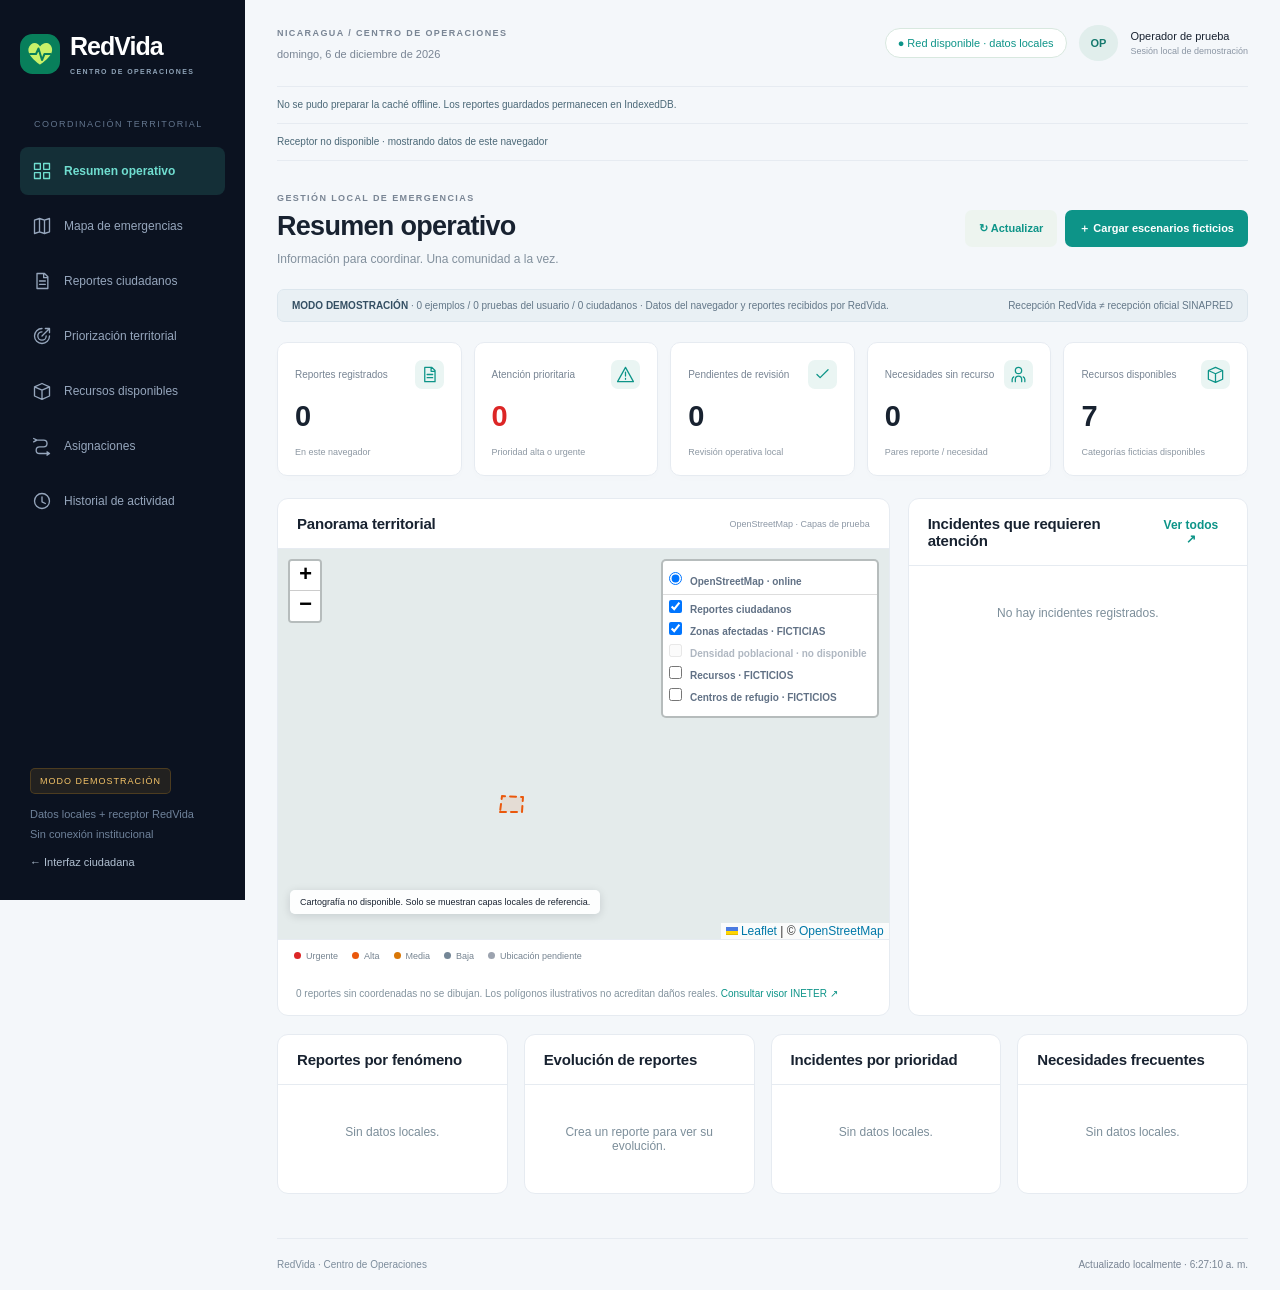
==== sinapred.html @ a1b1156e "primer avance" ====
<!doctype html><html lang="es"><head><meta charset="utf-8"><meta name="viewport" content="width=device-width,initial-scale=1"><meta name="theme-color" content="#0b1220"><title>RedVida | Centro de Operaciones</title><link rel="icon" href="assets/logo.svg"><link rel="stylesheet" href="css/styles.css"><link rel="stylesheet" href="assets/vendor/leaflet.css"><link rel="stylesheet" href="css/sinapred.css"><script defer src="assets/vendor/leaflet.js"></script><script defer src="js/sync-config.js"></script><script defer src="js/storage.js"></script><script defer src="js/sync.js"></script><script defer src="js/map-config.js"></script><script defer src="js/sinapred.js"></script><script defer src="js/pwa.js"></script></head><body class="ops"><aside class="ops-sidebar"><a class="brand" href="sinapred.html"><img src="assets/logo.svg" alt=""><span>RedVida<small>CENTRO DE OPERACIONES</small></span></a><div class="side-label">COORDINACIÓN TERRITORIAL</div><nav id="ops-nav" aria-label="Secciones operativas"></nav><div class="sidebar-end"><span class="demo-label">MODO DEMOSTRACIÓN</span><p>Datos locales + receptor RedVida<br>Sin conexión institucional</p><a href="index.html">← Interfaz ciudadana</a></div></aside><div class="ops-workspace"><header class="ops-header"><div><span class="eyebrow">NICARAGUA / CENTRO DE OPERACIONES</span><p id="today"></p></div><div class="session"><span id="network" class="badge"></span><span class="avatar">OP</span><span>Operador de prueba<small>Sesión local de demostración</small></span></div></header><div class="pwa-status" role="status" data-pwa-status>Preparando apertura sin conexión…</div><div class="pwa-status" data-receiver-status>Consultando receptor RedVida…</div><main id="ops-main" tabindex="-1"><p>Cargando registros locales…</p></main><footer>RedVida · Centro de Operaciones<span id="updated">Esperando almacenamiento local</span></footer></div><dialog id="drawer" class="drawer"><div class="drawer-top"><span class="eyebrow">EXPEDIENTE OPERATIVO LOCAL</span><button class="icon-button" id="close-drawer" aria-label="Cerrar detalle">×</button></div><div id="drawer-content"></div></dialog><dialog id="confirmation"><h2 id="confirm-title"></h2><p id="confirm-copy"></p><p id="confirm-error" class="error" role="alert"></p><div class="form-actions"><button class="secondary" id="cancel-action">Cancelar</button><button class="primary" id="confirm-action">Confirmar</button></div></dialog><div id="toast" role="status"></div></body></html>
---- css/styles.css ----
:root{--green:#087f5b;--dark:#064e3b;--lime:#c8f169;--ink:#172b25;--muted:#72847b;--bg:#f7faf8;--line:#e2ebe5}*{box-sizing:border-box}body{margin:0;background:var(--bg);color:var(--ink);font:15px Inter,'Segoe UI',sans-serif}button,input,select,textarea{font:inherit}button,a,input,select,textarea{outline-offset:4px}button{cursor:pointer}a{color:var(--green);text-decoration:none}.shell{max-width:1600px;margin:auto;display:flex;min-height:100vh}aside{width:250px;padding:40px 27px;background:#fff;border-right:1px solid var(--line);position:fixed;height:100vh;display:flex;flex-direction:column}.brand{display:flex;align-items:center;gap:11px;color:var(--dark);font-size:26px;font-weight:800;letter-spacing:-1px}.brand img{width:47px}.brand small{display:block;font-size:9px;letter-spacing:3px;margin-top:3px}.aside-note{margin:48px 10px 28px;font-size:19px;line-height:1.5;color:#89988f}.aside-note strong{color:var(--dark)}nav{display:grid;gap:10px}nav button{border:0;background:none;padding:16px;border-radius:13px;text-align:left;color:#6d7f74;display:flex;gap:12px;align-items:center}nav button.active{background:#eaf4ed;color:var(--green);font-weight:700}.pending{margin-left:auto;background:var(--lime);color:var(--dark);padding:2px 7px;border-radius:7px;font-size:11px}.aside-bottom{margin-top:auto;font-size:11px;color:var(--green);line-height:1.8}.aside-bottom p{color:var(--muted);margin:20px 0}.live-dot{display:inline-block;width:7px;height:7px;border-radius:50%;background:#29a776;margin-right:6px}.workspace{margin-left:250px;width:calc(100% - 250px);padding:0 44px}header{height:108px;display:flex;justify-content:space-between;align-items:center;border-bottom:1px solid var(--line);gap:10px}.eyebrow{font-size:10px;letter-spacing:2px;font-weight:800;color:var(--green)}header p{font-size:12px;color:var(--muted);margin-bottom:0}.badge{display:inline-flex;align-items:center;gap:6px;border:1px solid #d8e8df;background:#fff;padding:8px 12px;border-radius:30px;font-size:11px;color:var(--green);white-space:nowrap}main{padding:30px 0;min-height:calc(100vh - 165px)}h1{font-size:39px;line-height:1.15;letter-spacing:-1.5px;margin:16px 0}h2{font-size:21px;letter-spacing:-.5px}h3{margin:0 0 9px;font-size:16px}p{line-height:1.7}.hero{background:var(--dark);border-radius:25px;min-height:340px;padding:36px 38px;color:white;display:grid;grid-template-columns:1.2fr 1fr;position:relative;overflow:hidden}.hero .eyebrow{color:var(--lime)}.hero p{font-size:13px;color:#c7e0d4;max-width:340px}.hero h1 em{font-style:normal;color:var(--lime)}.hero .badge{background:#ffffff10;border-color:#ffffff25;color:#dcece4;margin-bottom:8px}.primary,.secondary{display:inline-flex;align-items:center;justify-content:center;gap:12px;border:0;border-radius:11px;padding:14px 21px;font-weight:700;font-size:13px}.primary{background:var(--green);color:#fff}.hero .primary{background:var(--lime);color:var(--dark)}.secondary{background:#edf4ef;color:var(--green)}button:hover{filter:brightness(.96);transform:translateY(-1px)}button:disabled{opacity:.5;cursor:wait}.hero-actions{display:flex;gap:15px;align-items:center;margin-top:23px}.hero-actions .secondary{background:transparent;color:#fff;padding:12px}.art{width:100%;height:290px;align-self:center}.stats{display:grid;grid-template-columns:repeat(3,1fr);gap:15px;margin:22px 0 30px}.stat{background:#fff;border:1px solid var(--line);border-radius:16px;padding:20px;display:flex;gap:15px;align-items:center}.stat strong{display:block;font-size:25px}.stat small{font-size:11px;color:var(--muted)}.icon{width:43px;height:43px;background:#e9f5ee;border-radius:13px;display:grid;place-items:center;font-size:22px;color:var(--green);flex-shrink:0}.section-head{display:flex;align-items:center;justify-content:space-between;gap:15px}.section-head p{color:var(--muted);font-size:12px;margin-top:-6px}.text-button{border:0;background:none;color:var(--green);font-size:12px;font-weight:700}.tips-grid{display:grid;grid-template-columns:repeat(4,1fr);gap:14px}.tip-card{background:white;border:1px solid var(--line);border-radius:16px;padding:21px;text-align:left;color:var(--ink)}.tip-card .icon{margin-bottom:25px}.tip-card small{color:var(--muted);line-height:1.6;display:block}.tip-card b{display:block;margin-bottom:8px}.tip-card:nth-child(2) .icon{background:#fff1de;color:#b57b1e}.tip-card:nth-child(3) .icon{background:#f3ede3;color:#94724e}.tip-card:nth-child(4) .icon{background:#edf0ff;color:#6e75b8}.notice{display:flex;align-items:center;gap:18px;background:#ecf3ed;border:1px solid #dce8dd;padding:18px 22px;border-radius:14px;margin-top:24px;font-size:12px}.notice p{margin:0;color:#6d8172}.notice strong{color:var(--dark)}footer{border-top:1px solid var(--line);padding:20px 0;font-size:11px;color:var(--green);display:flex;justify-content:space-between}footer span{color:var(--muted)}.panel{background:#fff;border:1px solid var(--line);border-radius:20px;padding:27px;margin:20px 0}.intro{color:var(--muted);font-size:14px}.progress{display:flex;gap:8px;margin:25px 0}.progress span{flex:1;height:5px;border-radius:10px;background:#e5ede7}.progress .done{background:var(--green)}.choices{display:grid;grid-template-columns:repeat(2,1fr);gap:12px}.choice{display:flex;align-items:center;gap:15px;background:white;border:1px solid var(--line);border-radius:14px;padding:20px;text-align:left}.choice.selected{border:2px solid var(--green);background:#f0f8ed}.choice small{display:block;color:var(--muted);margin-top:6px}.form-grid{display:grid;grid-template-columns:1fr 1fr;gap:18px}label{display:block;font-size:13px;font-weight:600}input,select,textarea{width:100%;border:1px solid #cbdad0;border-radius:10px;padding:13px;background:#fff;color:var(--ink);margin-top:8px}textarea{min-height:100px;resize:vertical}.full{grid-column:1/-1}.form-actions{display:flex;justify-content:space-between;margin-top:24px;gap:12px}.check{display:flex;gap:9px;align-items:center;margin:10px 0}.check input{width:18px;margin:0}.needs{display:flex;flex-wrap:wrap;gap:5px 22px}.error{color:#b52b2b;font-size:13px;min-height:20px}.report-card{background:#fff;border:1px solid var(--line);border-radius:15px;padding:22px;margin:14px 0;display:flex;align-items:center;gap:18px}.report-card .content{flex:1}.report-card p{font-size:12px;color:var(--muted);margin:7px 0}.tag{display:inline-block;background:#fff3dd;color:#8d651f;font-size:10px;padding:5px 8px;border-radius:6px}.demo{background:#edf0ff;color:#5159a2}.empty{text-align:center;padding:50px 15px}.empty .icon{margin:0 auto 20px;width:70px;height:70px;font-size:35px}.summary{display:grid;grid-template-columns:150px 1fr;font-size:13px;gap:14px}.summary dt{color:var(--muted)}.summary dd{margin:0;overflow-wrap:anywhere}.success{text-align:center}.success-mark{width:80px;height:80px;background:var(--lime);border-radius:50%;display:grid;place-items:center;color:var(--dark);font-size:40px;margin:10px auto 25px}.photo{max-width:100%;max-height:260px;border-radius:12px;margin-top:15px}#map{height:240px;margin-top:18px;border-radius:12px;background:#edf3ef}#toast{position:fixed;bottom:30px;left:50%;transform:translateX(-50%);background:var(--dark);color:white;padding:14px 22px;border-radius:12px;z-index:2000;display:none;font-size:13px;max-width:90vw}dialog{border:1px solid var(--line);border-radius:22px;max-width:650px;width:90%;max-height:85vh;padding:30px}dialog::backdrop{background:#0a302766;backdrop-filter:blur(4px)}details{border:1px solid var(--line);padding:20px;border-radius:13px;margin:12px 0;background:#fff}summary{cursor:pointer;font-weight:700}li{line-height:1.8;color:#52695c}main>*{animation:enter .35s ease both}@keyframes enter{from{opacity:0;transform:translateY(8px)}to{opacity:1;transform:none}}@media(min-width:1500px){aside{left:calc((100vw - 1600px)/2)}}@media(max-width:1100px){aside{width:210px;padding:30px 20px}.workspace{margin-left:210px;width:calc(100% - 210px);padding:0 25px}.hero{padding:28px}.hero h1{font-size:33px}.tips-grid{grid-template-columns:repeat(2,1fr)}}@media(max-width:760px){aside{height:74px;width:100%;bottom:0;left:0;padding:0;z-index:100;border-top:1px solid var(--line);border-right:0}.brand,.aside-note,.aside-bottom{display:none}nav{display:flex;justify-content:space-around;gap:0;height:100%}nav button{flex-direction:column;gap:4px;padding:9px 8px;font-size:20px;justify-content:center;border-radius:0;flex:1}nav button span{font-size:10px}nav .pending{display:none}.workspace{margin:0;width:100%;padding:0 20px 74px}header{height:82px}header p{display:none}.eyebrow{font-size:9px}.hero{grid-template-columns:1fr;padding:28px;min-height:0}.hero h1{font-size:37px}.art{height:180px;margin-top:10px}.hero p{max-width:none}.hero-actions{gap:6px}.stats{gap:8px;margin:15px 0 25px}.stat{padding:14px 9px;display:block}.stat .icon{width:30px;height:30px;font-size:17px;margin-bottom:10px}.stat strong{font-size:22px}.stat small{font-size:10px}.tips-grid{gap:10px}.tip-card{padding:17px}.tip-card .icon{margin-bottom:18px}.notice{align-items:flex-start;padding:16px}.section-head h2{font-size:19px}footer{line-height:1.7;display:block}footer span{display:block;font-size:10px}.form-grid,.choices{grid-template-columns:1fr}.panel{padding:20px}.report-card{gap:12px;padding:16px;flex-wrap:wrap}.summary{grid-template-columns:110px 1fr;font-size:12px}.section-head{flex-wrap:wrap}h1{font-size:30px}.full{grid-column:auto}}@media(prefers-reduced-motion:reduce){*,*::before,*::after{animation:none!important;transition:none!important;scroll-behavior:auto!important}}
.pwa-status{font-size:11px;color:#60766b;line-height:1.6;padding:10px 0;border-bottom:1px solid var(--line)}.pwa-status[data-ready="true"]{color:#087f5b}.report-card .content,.workspace,dd{min-width:0}.report-card p,.success h2,.drawer-content,.drawer h2,.drawer .intro,.ops .activity-row strong{overflow-wrap:anywhere}.ops .pwa-status{font-size:10px;color:#4b6877}.error:empty{min-height:0}dialog .form-actions{flex-wrap:wrap}@media(max-width:760px){#toast{bottom:90px}.stat strong{overflow-wrap:anywhere}}
---- assets/vendor/leaflet.css ----
/* required styles */

.leaflet-pane,
.leaflet-tile,
.leaflet-marker-icon,
.leaflet-marker-shadow,
.leaflet-tile-container,
.leaflet-pane > svg,
.leaflet-pane > canvas,
.leaflet-zoom-box,
.leaflet-image-layer,
.leaflet-layer {
	position: absolute;
	left: 0;
	top: 0;
	}
.leaflet-container {
	overflow: hidden;
	}
.leaflet-tile,
.leaflet-marker-icon,
.leaflet-marker-shadow {
	-webkit-user-select: none;
	   -moz-user-select: none;
	        user-select: none;
	  -webkit-user-drag: none;
	}
/* Prevents IE11 from highlighting tiles in blue */
.leaflet-tile::selection {
	background: transparent;
}
/* Safari renders non-retina tile on retina better with this, but Chrome is worse */
.leaflet-safari .leaflet-tile {
	image-rendering: -webkit-optimize-contrast;
	}
/* hack that prevents hw layers "stretching" when loading new tiles */
.leaflet-safari .leaflet-tile-container {
	width: 1600px;
	height: 1600px;
	-webkit-transform-origin: 0 0;
	}
.leaflet-marker-icon,
.leaflet-marker-shadow {
	display: block;
	}
/* .leaflet-container svg: reset svg max-width decleration shipped in Joomla! (joomla.org) 3.x */
/* .leaflet-container img: map is broken in FF if you have max-width: 100% on tiles */
.leaflet-container .leaflet-overlay-pane svg {
	max-width: none !important;
	max-height: none !important;
	}
.leaflet-container .leaflet-marker-pane img,
.leaflet-container .leaflet-shadow-pane img,
.leaflet-container .leaflet-tile-pane img,
.leaflet-container img.leaflet-image-layer,
.leaflet-container .leaflet-tile {
	max-width: none !important;
	max-height: none !important;
	width: auto;
	padding: 0;
	}

.leaflet-container img.leaflet-tile {
	/* See: https://bugs.chromium.org/p/chromium/issues/detail?id=600120 */
	mix-blend-mode: plus-lighter;
}

.leaflet-container.leaflet-touch-zoom {
	-ms-touch-action: pan-x pan-y;
	touch-action: pan-x pan-y;
	}
.leaflet-container.leaflet-touch-drag {
	-ms-touch-action: pinch-zoom;
	/* Fallback for FF which doesn't support pinch-zoom */
	touch-action: none;
	touch-action: pinch-zoom;
}
.leaflet-container.leaflet-touch-drag.leaflet-touch-zoom {
	-ms-touch-action: none;
	touch-action: none;
}
.leaflet-container {
	-webkit-tap-highlight-color: transparent;
}
.leaflet-container a {
	-webkit-tap-highlight-color: rgba(51, 181, 229, 0.4);
}
.leaflet-tile {
	filter: inherit;
	visibility: hidden;
	}
.leaflet-tile-loaded {
	visibility: inherit;
	}
.leaflet-zoom-box {
	width: 0;
	height: 0;
	-moz-box-sizing: border-box;
	     box-sizing: border-box;
	z-index: 800;
	}
/* workaround for https://bugzilla.mozilla.org/show_bug.cgi?id=888319 */
.leaflet-overlay-pane svg {
	-moz-user-select: none;
	}

.leaflet-pane         { z-index: 400; }

.leaflet-tile-pane    { z-index: 200; }
.leaflet-overlay-pane { z-index: 400; }
.leaflet-shadow-pane  { z-index: 500; }
.leaflet-marker-pane  { z-index: 600; }
.leaflet-tooltip-pane   { z-index: 650; }
.leaflet-popup-pane   { z-index: 700; }

.leaflet-map-pane canvas { z-index: 100; }
.leaflet-map-pane svg    { z-index: 200; }

.leaflet-vml-shape {
	width: 1px;
	height: 1px;
	}
.lvml {
	behavior: url(#default#VML);
	display: inline-block;
	position: absolute;
	}


/* control positioning */

.leaflet-control {
	position: relative;
	z-index: 800;
	pointer-events: visiblePainted; /* IE 9-10 doesn't have auto */
	pointer-events: auto;
	}
.leaflet-top,
.leaflet-bottom {
	position: absolute;
	z-index: 1000;
	pointer-events: none;
	}
.leaflet-top {
	top: 0;
	}
.leaflet-right {
	right: 0;
	}
.leaflet-bottom {
	bottom: 0;
	}
.leaflet-left {
	left: 0;
	}
.leaflet-control {
	float: left;
	clear: both;
	}
.leaflet-right .leaflet-control {
	float: right;
	}
.leaflet-top .leaflet-control {
	margin-top: 10px;
	}
.leaflet-bottom .leaflet-control {
	margin-bottom: 10px;
	}
.leaflet-left .leaflet-control {
	margin-left: 10px;
	}
.leaflet-right .leaflet-control {
	margin-right: 10px;
	}


/* zoom and fade animations */

.leaflet-fade-anim .leaflet-popup {
	opacity: 0;
	-webkit-transition: opacity 0.2s linear;
	   -moz-transition: opacity 0.2s linear;
	        transition: opacity 0.2s linear;
	}
.leaflet-fade-anim .leaflet-map-pane .leaflet-popup {
	opacity: 1;
	}
.leaflet-zoom-animated {
	-webkit-transform-origin: 0 0;
	    -ms-transform-origin: 0 0;
	        transform-origin: 0 0;
	}
svg.leaflet-zoom-animated {
	will-change: transform;
}

.leaflet-zoom-anim .leaflet-zoom-animated {
	-webkit-transition: -webkit-transform 0.25s cubic-bezier(0,0,0.25,1);
	   -moz-transition:    -moz-transform 0.25s cubic-bezier(0,0,0.25,1);
	        transition:         transform 0.25s cubic-bezier(0,0,0.25,1);
	}
.leaflet-zoom-anim .leaflet-tile,
.leaflet-pan-anim .leaflet-tile {
	-webkit-transition: none;
	   -moz-transition: none;
	        transition: none;
	}

.leaflet-zoom-anim .leaflet-zoom-hide {
	visibility: hidden;
	}


/* cursors */

.leaflet-interactive {
	cursor: pointer;
	}
.leaflet-grab {
	cursor: -webkit-grab;
	cursor:    -moz-grab;
	cursor:         grab;
	}
.leaflet-crosshair,
.leaflet-crosshair .leaflet-interactive {
	cursor: crosshair;
	}
.leaflet-popup-pane,
.leaflet-control {
	cursor: auto;
	}
.leaflet-dragging .leaflet-grab,
.leaflet-dragging .leaflet-grab .leaflet-interactive,
.leaflet-dragging .leaflet-marker-draggable {
	cursor: move;
	cursor: -webkit-grabbing;
	cursor:    -moz-grabbing;
	cursor:         grabbing;
	}

/* marker & overlays interactivity */
.leaflet-marker-icon,
.leaflet-marker-shadow,
.leaflet-image-layer,
.leaflet-pane > svg path,
.leaflet-tile-container {
	pointer-events: none;
	}

.leaflet-marker-icon.leaflet-interactive,
.leaflet-image-layer.leaflet-interactive,
.leaflet-pane > svg path.leaflet-interactive,
svg.leaflet-image-layer.leaflet-interactive path {
	pointer-events: visiblePainted; /* IE 9-10 doesn't have auto */
	pointer-events: auto;
	}

/* visual tweaks */

.leaflet-container {
	background: #ddd;
	outline-offset: 1px;
	}
.leaflet-container a {
	color: #0078A8;
	}
.leaflet-zoom-box {
	border: 2px dotted #38f;
	background: rgba(255,255,255,0.5);
	}


/* general typography */
.leaflet-container {
	font-family: "Helvetica Neue", Arial, Helvetica, sans-serif;
	font-size: 12px;
	font-size: 0.75rem;
	line-height: 1.5;
	}


/* general toolbar styles */

.leaflet-bar {
	box-shadow: 0 1px 5px rgba(0,0,0,0.65);
	border-radius: 4px;
	}
.leaflet-bar a {
	background-color: #fff;
	border-bottom: 1px solid #ccc;
	width: 26px;
	height: 26px;
	line-height: 26px;
	display: block;
	text-align: center;
	text-decoration: none;
	color: black;
	}
.leaflet-bar a,
.leaflet-control-layers-toggle {
	background-position: 50% 50%;
	background-repeat: no-repeat;
	display: block;
	}
.leaflet-bar a:hover,
.leaflet-bar a:focus {
	background-color: #f4f4f4;
	}
.leaflet-bar a:first-child {
	border-top-left-radius: 4px;
	border-top-right-radius: 4px;
	}
.leaflet-bar a:last-child {
	border-bottom-left-radius: 4px;
	border-bottom-right-radius: 4px;
	border-bottom: none;
	}
.leaflet-bar a.leaflet-disabled {
	cursor: default;
	background-color: #f4f4f4;
	color: #bbb;
	}

.leaflet-touch .leaflet-bar a {
	width: 30px;
	height: 30px;
	line-height: 30px;
	}
.leaflet-touch .leaflet-bar a:first-child {
	border-top-left-radius: 2px;
	border-top-right-radius: 2px;
	}
.leaflet-touch .leaflet-bar a:last-child {
	border-bottom-left-radius: 2px;
	border-bottom-right-radius: 2px;
	}

/* zoom control */

.leaflet-control-zoom-in,
.leaflet-control-zoom-out {
	font: bold 18px 'Lucida Console', Monaco, monospace;
	text-indent: 1px;
	}

.leaflet-touch .leaflet-control-zoom-in, .leaflet-touch .leaflet-control-zoom-out  {
	font-size: 22px;
	}


/* layers control */

.leaflet-control-layers {
	box-shadow: 0 1px 5px rgba(0,0,0,0.4);
	background: #fff;
	border-radius: 5px;
	}
.leaflet-control-layers-toggle {
	background-image: url(images/layers.png);
	width: 36px;
	height: 36px;
	}
.leaflet-retina .leaflet-control-layers-toggle {
	background-image: url(images/layers-2x.png);
	background-size: 26px 26px;
	}
.leaflet-touch .leaflet-control-layers-toggle {
	width: 44px;
	height: 44px;
	}
.leaflet-control-layers .leaflet-control-layers-list,
.leaflet-control-layers-expanded .leaflet-control-layers-toggle {
	display: none;
	}
.leaflet-control-layers-expanded .leaflet-control-layers-list {
	display: block;
	position: relative;
	}
.leaflet-control-layers-expanded {
	padding: 6px 10px 6px 6px;
	color: #333;
	background: #fff;
	}
.leaflet-control-layers-scrollbar {
	overflow-y: scroll;
	overflow-x: hidden;
	padding-right: 5px;
	}
.leaflet-control-layers-selector {
	margin-top: 2px;
	position: relative;
	top: 1px;
	}
.leaflet-control-layers label {
	display: block;
	font-size: 13px;
	font-size: 1.08333em;
	}
.leaflet-control-layers-separator {
	height: 0;
	border-top: 1px solid #ddd;
	margin: 5px -10px 5px -6px;
	}

/* Default icon URLs */
.leaflet-default-icon-path { /* used only in path-guessing heuristic, see L.Icon.Default */
	background-image: url(images/marker-icon.png);
	}


/* attribution and scale controls */

.leaflet-container .leaflet-control-attribution {
	background: #fff;
	background: rgba(255, 255, 255, 0.8);
	margin: 0;
	}
.leaflet-control-attribution,
.leaflet-control-scale-line {
	padding: 0 5px;
	color: #333;
	line-height: 1.4;
	}
.leaflet-control-attribution a {
	text-decoration: none;
	}
.leaflet-control-attribution a:hover,
.leaflet-control-attribution a:focus {
	text-decoration: underline;
	}
.leaflet-attribution-flag {
	display: inline !important;
	vertical-align: baseline !important;
	width: 1em;
	height: 0.6669em;
	}
.leaflet-left .leaflet-control-scale {
	margin-left: 5px;
	}
.leaflet-bottom .leaflet-control-scale {
	margin-bottom: 5px;
	}
.leaflet-control-scale-line {
	border: 2px solid #777;
	border-top: none;
	line-height: 1.1;
	padding: 2px 5px 1px;
	white-space: nowrap;
	-moz-box-sizing: border-box;
	     box-sizing: border-box;
	background: rgba(255, 255, 255, 0.8);
	text-shadow: 1px 1px #fff;
	}
.leaflet-control-scale-line:not(:first-child) {
	border-top: 2px solid #777;
	border-bottom: none;
	margin-top: -2px;
	}
.leaflet-control-scale-line:not(:first-child):not(:last-child) {
	border-bottom: 2px solid #777;
	}

.leaflet-touch .leaflet-control-attribution,
.leaflet-touch .leaflet-control-layers,
.leaflet-touch .leaflet-bar {
	box-shadow: none;
	}
.leaflet-touch .leaflet-control-layers,
.leaflet-touch .leaflet-bar {
	border: 2px solid rgba(0,0,0,0.2);
	background-clip: padding-box;
	}


/* popup */

.leaflet-popup {
	position: absolute;
	text-align: center;
	margin-bottom: 20px;
	}
.leaflet-popup-content-wrapper {
	padding: 1px;
	text-align: left;
	border-radius: 12px;
	}
.leaflet-popup-content {
	margin: 13px 24px 13px 20px;
	line-height: 1.3;
	font-size: 13px;
	font-size: 1.08333em;
	min-height: 1px;
	}
.leaflet-popup-content p {
	margin: 17px 0;
	margin: 1.3em 0;
	}
.leaflet-popup-tip-container {
	width: 40px;
	height: 20px;
	position: absolute;
	left: 50%;
	margin-top: -1px;
	margin-left: -20px;
	overflow: hidden;
	pointer-events: none;
	}
.leaflet-popup-tip {
	width: 17px;
	height: 17px;
	padding: 1px;

	margin: -10px auto 0;
	pointer-events: auto;

	-webkit-transform: rotate(45deg);
	   -moz-transform: rotate(45deg);
	    -ms-transform: rotate(45deg);
	        transform: rotate(45deg);
	}
.leaflet-popup-content-wrapper,
.leaflet-popup-tip {
	background: white;
	color: #333;
	box-shadow: 0 3px 14px rgba(0,0,0,0.4);
	}
.leaflet-container a.leaflet-popup-close-button {
	position: absolute;
	top: 0;
	right: 0;
	border: none;
	text-align: center;
	width: 24px;
	height: 24px;
	font: 16px/24px Tahoma, Verdana, sans-serif;
	color: #757575;
	text-decoration: none;
	background: transparent;
	}
.leaflet-container a.leaflet-popup-close-button:hover,
.leaflet-container a.leaflet-popup-close-button:focus {
	color: #585858;
	}
.leaflet-popup-scrolled {
	overflow: auto;
	}

.leaflet-oldie .leaflet-popup-content-wrapper {
	-ms-zoom: 1;
	}
.leaflet-oldie .leaflet-popup-tip {
	width: 24px;
	margin: 0 auto;

	-ms-filter: "progid:DXImageTransform.Microsoft.Matrix(M11=0.70710678, M12=0.70710678, M21=-0.70710678, M22=0.70710678)";
	filter: progid:DXImageTransform.Microsoft.Matrix(M11=0.70710678, M12=0.70710678, M21=-0.70710678, M22=0.70710678);
	}

.leaflet-oldie .leaflet-control-zoom,
.leaflet-oldie .leaflet-control-layers,
.leaflet-oldie .leaflet-popup-content-wrapper,
.leaflet-oldie .leaflet-popup-tip {
	border: 1px solid #999;
	}


/* div icon */

.leaflet-div-icon {
	background: #fff;
	border: 1px solid #666;
	}


/* Tooltip */
/* Base styles for the element that has a tooltip */
.leaflet-tooltip {
	position: absolute;
	padding: 6px;
	background-color: #fff;
	border: 1px solid #fff;
	border-radius: 3px;
	color: #222;
	white-space: nowrap;
	-webkit-user-select: none;
	-moz-user-select: none;
	-ms-user-select: none;
	user-select: none;
	pointer-events: none;
	box-shadow: 0 1px 3px rgba(0,0,0,0.4);
	}
.leaflet-tooltip.leaflet-interactive {
	cursor: pointer;
	pointer-events: auto;
	}
.leaflet-tooltip-top:before,
.leaflet-tooltip-bottom:before,
.leaflet-tooltip-left:before,
.leaflet-tooltip-right:before {
	position: absolute;
	pointer-events: none;
	border: 6px solid transparent;
	background: transparent;
	content: "";
	}

/* Directions */

.leaflet-tooltip-bottom {
	margin-top: 6px;
}
.leaflet-tooltip-top {
	margin-top: -6px;
}
.leaflet-tooltip-bottom:before,
.leaflet-tooltip-top:before {
	left: 50%;
	margin-left: -6px;
	}
.leaflet-tooltip-top:before {
	bottom: 0;
	margin-bottom: -12px;
	border-top-color: #fff;
	}
.leaflet-tooltip-bottom:before {
	top: 0;
	margin-top: -12px;
	margin-left: -6px;
	border-bottom-color: #fff;
	}
.leaflet-tooltip-left {
	margin-left: -6px;
}
.leaflet-tooltip-right {
	margin-left: 6px;
}
.leaflet-tooltip-left:before,
.leaflet-tooltip-right:before {
	top: 50%;
	margin-top: -6px;
	}
.leaflet-tooltip-left:before {
	right: 0;
	margin-right: -12px;
	border-left-color: #fff;
	}
.leaflet-tooltip-right:before {
	left: 0;
	margin-left: -12px;
	border-right-color: #fff;
	}

/* Printing */

@media print {
	/* Prevent printers from removing background-images of controls. */
	.leaflet-control {
		-webkit-print-color-adjust: exact;
		print-color-adjust: exact;
		}
	}
---- css/sinapred.css ----
.ops{background:#f4f7fa;color:#182230;--green:#0d9488;--dark:#0b1220;--line:#e6ebf1;--muted:#798594}.ops-sidebar{background:#0b1220;border:0;width:245px;padding:32px 20px;color:#98a7bc;left:0}.ops-sidebar .brand{color:white;font-size:25px;gap:10px}.ops-sidebar .brand img{width:40px}.ops-sidebar .brand small{font-size:7px;letter-spacing:1.4px;color:#8fa3b7;margin-top:7px}.side-label{font-size:9px;letter-spacing:1.5px;color:#63758d;margin:44px 14px 18px}.ops nav{gap:7px}.ops nav button{color:#96a6bc;padding:14px 12px;font-size:12px;border-radius:8px}.ops nav button.active{background:#142f37;color:#70ded0}.nav-icon{width:20px;height:20px;display:inline-flex}.nav-icon svg{width:100%;height:100%}.sidebar-end{margin-top:auto;padding:18px 10px 0;font-size:11px}.sidebar-end p{color:#6f829a;line-height:1.8}.sidebar-end a{color:#b2c1d2}.demo-label{font-size:9px;letter-spacing:1px;background:#c68d2020;color:#f5c468;padding:7px 9px;border:1px solid #c68d2040;border-radius:5px;display:inline-block}.ops-workspace{margin-left:245px;padding:0 32px}.ops-header{height:87px}.ops-header p{color:#798594;margin:6px 0 0;font-size:11px}.ops .eyebrow{color:#798594;font-size:9px;letter-spacing:1.4px}.session{display:flex;gap:12px;align-items:center;font-size:11px}.session small{display:block;color:#8b96a4;font-size:9px;margin-top:4px}.avatar{background:#e1eeec;color:#16796e;border-radius:50%;padding:12px;font-weight:700}.ops #ops-main{min-height:calc(100vh - 147px);padding:26px 0}.page-heading{display:flex;justify-content:space-between;align-items:center;gap:15px;margin-bottom:20px}.ops h1{font-size:27px;letter-spacing:-.7px;margin:7px 0}.page-heading p{font-size:12px;color:#82909d;margin:0}.ops h2{font-size:15px;letter-spacing:-.2px}.ops h3{font-size:13px}.ops .primary,.ops .secondary{font-size:11px;padding:11px 14px;border-radius:7px}.ops .primary{background:#0d9488}.toolbar{display:flex;gap:8px;flex-wrap:wrap}.local-banner{padding:10px 14px;background:#e9f0f4;color:#637788;border:1px solid #dce6ed;border-radius:7px;font-size:10px;margin-bottom:20px;display:flex;justify-content:space-between;gap:10px;align-items:center}.local-banner b{color:#344f63}.kpis{display:grid;grid-template-columns:repeat(5,1fr);gap:12px;margin-bottom:22px}.kpi{background:#fff;border:1px solid var(--line);padding:17px;border-radius:10px;position:relative;box-shadow:0 3px 10px #18223003}.kpi-label{color:#778493;font-size:10px;display:flex;justify-content:space-between;align-items:center}.kpi strong{display:block;font-size:29px;letter-spacing:-1px;margin:11px 0 8px}.kpi small{font-size:9px;color:#8d98a3}.kpi .nav-icon{color:#0d9488;background:#eaf5f3;padding:5px;width:29px;height:29px;border-radius:7px}.kpi.urgent strong{color:#dc2626}.ops-grid{display:grid;grid-template-columns:1.8fr 1fr;gap:18px}.ops-panel{background:white;border:1px solid var(--line);border-radius:11px;overflow:hidden;margin-bottom:18px}.panel-title{padding:16px 19px;border-bottom:1px solid var(--line);display:flex;justify-content:space-between;align-items:center;gap:10px}.panel-title h2{margin:0}.panel-title small{color:#8b96a4;font-size:9px}.panel-body{padding:18px}.ops-map{height:390px;background:#e4ebeb!important;z-index:1}.map-wrap{position:relative}.map-status{position:absolute;bottom:25px;left:12px;z-index:500;background:#ffffffed;max-width:70%;padding:7px 10px;border-radius:5px;font-size:9px;box-shadow:0 2px 10px #0b122022}.legend{display:flex;gap:14px;flex-wrap:wrap;padding:11px 16px;font-size:9px;color:#758390;border-top:1px solid var(--line)}.dot{width:7px;height:7px;border-radius:50%;display:inline-block;margin-right:5px}.urgent-list{padding:0 18px}.urgent-row{display:block;width:100%;text-align:left;border:0;background:none;border-bottom:1px solid var(--line);padding:16px 0;color:#182230}.urgent-row:last-child{border:0}.urgent-row .row-top{display:flex;justify-content:space-between;gap:8px;margin-bottom:8px}.urgent-row p{font-size:10px;color:#82909d;margin:5px 0}.priority{display:inline-block;padding:4px 7px;border-radius:4px;font-size:9px;font-weight:700;white-space:nowrap}.p-urgent{color:#c32727;background:#fdefef}.p-high{color:#bf5c18;background:#fff1e8}.p-medium{color:#a27816;background:#fff8df}.p-low{color:#4b6b88;background:#eef3f8}.chips{display:flex;gap:5px;flex-wrap:wrap}.chip{background:#f1f5f8;color:#708090;padding:4px 7px;border-radius:4px;font-size:9px}.chip.demo{color:#6b65a3;background:#f1effa}.chart-grid{display:grid;grid-template-columns:repeat(4,1fr);gap:16px}.chart-grid .panel-body{min-height:175px}.bar-row{font-size:9px;margin:0 0 15px}.bar-row>div:first-child{display:flex;justify-content:space-between;margin-bottom:6px;color:#687888;gap:10px}.bar-track{height:7px;background:#edf2f5;border-radius:6px;overflow:hidden}.bar-track span{display:block;height:100%;background:#0d9488;border-radius:6px}.spark{width:100%;height:112px}.chart-axis{display:flex;justify-content:space-between;color:#8d98a3;font-size:9px}.filters{display:grid;grid-template-columns:2fr repeat(4,1fr);gap:10px;padding:17px}.ops label{font-size:10px;color:#617185}.ops input,.ops select,.ops textarea{font-size:11px;padding:10px;border-radius:6px;margin-top:6px;color:#33475b;border-color:#dde5ec}.ops select{background:#fff}.filters input,.filters select{min-width:0}.filter-summary{padding:0 18px 15px;font-size:10px;color:#788b98;display:flex;gap:7px;flex-wrap:wrap}.table-scroll{overflow:auto}table{border-collapse:collapse;width:100%;font-size:10px;white-space:nowrap}th{text-align:left;background:#f8fafc;color:#8793a0;font-weight:600;padding:13px 15px;border-block:1px solid var(--line)}td{padding:15px;border-bottom:1px solid #eef2f5;color:#526475}td strong{display:block;color:#34495b;font-size:10px}td small{display:block;font-size:9px;color:#93a0aa;margin-top:5px}.table-button{border:0;background:#edf5f4;color:#0d9488;padding:6px 9px;border-radius:5px;font-size:10px}.pagination{display:flex;justify-content:space-between;padding:15px 18px;align-items:center;font-size:10px;color:#83929e}.ops .empty{font-size:12px;padding:40px 20px;color:#7c8e9a}.drawer{left:auto;right:0;margin:0;width:500px;max-width:100vw;height:100dvh;max-height:100dvh;border-radius:0;padding:25px;box-shadow:-15px 0 60px #0b12201f}.drawer-top{display:flex;justify-content:space-between;align-items:center}.icon-button{border:0;background:#edf2f5;border-radius:6px;width:30px;height:30px;font-size:22px;color:#566879}.drawer h2{font-size:23px;margin-bottom:9px}.drawer .summary{font-size:11px;grid-template-columns:130px 1fr;gap:13px;line-height:1.6;margin:22px 0}.drawer .notice{font-size:10px;padding:12px;background:#eff5f8;border-color:#dfe9ef}.drawer .form-grid{gap:12px}.drawer form{border-top:1px solid var(--line);padding-top:18px;margin-top:20px}.drawer .check{font-size:11px}.drawer .check input{width:15px}.score{background:#f0f6f6;border:1px solid #dcecea;padding:15px;border-radius:8px;font-size:11px;color:#58717a;margin:15px 0}.score strong{font-size:25px;color:#0d9488}.score p{margin:6px 0;font-size:10px}.resource-grid{display:grid;grid-template-columns:repeat(3,1fr);gap:16px}.resource-card{padding:22px}.resource-card .nav-icon{color:#0d9488;width:30px;height:30px;margin-bottom:15px}.resource-card strong{font-size:30px}.resource-card p{font-size:11px;color:#81909d}.resource-card select{margin-bottom:10px}.activity-row{display:grid;grid-template-columns:150px 1fr;gap:18px;padding:18px;border-bottom:1px solid var(--line);font-size:11px}.activity-row time{color:#8b98a4;font-size:10px}.activity-row p{margin:5px 0;color:#738696;font-size:10px;overflow-wrap:anywhere}.ops footer{font-size:10px;color:#7d8d9c}.leaflet-popup-content{font-family:'Segoe UI',sans-serif;font-size:11px;line-height:1.7;max-width:270px}.leaflet-popup-content p{margin:8px 0}.leaflet-control-layers{font-size:10px!important}.resource-marker{background:#0d9488;border:3px solid white;color:white;border-radius:8px;font-size:13px;text-align:center;line-height:23px;box-shadow:0 2px 9px #0004}.shelter-marker{background:#5268a5}.ops #confirmation{max-width:480px;font-size:12px}.ops #confirmation p{color:#718491}.ops #confirmation .error{color:#b52b2b}.score-table td{white-space:normal;min-width:140px}.weights{display:flex;gap:10px;flex-wrap:wrap;padding:18px;font-size:11px}.weights span{background:#eef5f5;color:#47746f;padding:8px 12px;border-radius:5px}.panel-note{padding:13px 18px;color:#83939e;font-size:10px;line-height:1.7}.ops .error{font-size:11px}.map-large .ops-map{height:570px}@media(min-width:1700px){.ops-workspace{max-width:1500px;margin-right:auto}}@media(max-width:1200px){.ops-sidebar{width:210px;padding:27px 14px}.ops-workspace{margin-left:210px;padding:0 22px}.kpis{gap:8px}.kpi{padding:12px}.kpi-label{font-size:9px}.chart-grid{grid-template-columns:repeat(2,1fr)}.filters{grid-template-columns:repeat(3,1fr)}.resource-grid{grid-template-columns:repeat(2,1fr)}}@media(max-width:850px){.ops-sidebar{width:75px;padding:24px 10px;height:100vh;top:0;bottom:auto}.ops-sidebar .brand{display:flex}.ops-sidebar .brand span,.side-label,.ops nav button span:not(.nav-icon),.sidebar-end{display:none}.ops nav{display:grid;height:auto;margin-top:35px;gap:12px}.ops nav button{padding:12px;display:flex;align-items:center;justify-content:center}.ops .nav-icon{display:inline-flex!important;font-size:inherit}.ops-workspace{margin-left:75px;padding:0 18px}.ops-grid{grid-template-columns:1fr}.kpis{grid-template-columns:repeat(3,1fr)}.session>span:last-child{display:none}.ops-header{height:75px}.ops #ops-main{padding-top:20px}.page-heading{align-items:flex-start}.ops h1{font-size:24px}.ops footer{display:block}.ops-sidebar .brand img{width:42px}.ops .brand{justify-content:center}.ops-map{height:340px}}@media(max-width:560px){.ops-sidebar{width:58px;padding:22px 5px}.ops-sidebar .brand img{width:34px}.ops nav button{padding:11px 5px}.ops-workspace{margin-left:58px;padding:0 12px}.ops-header .eyebrow{font-size:7px}.session{gap:5px}.avatar{display:none}.ops .badge{font-size:8px;padding:6px}.kpis{grid-template-columns:repeat(2,1fr)}.kpi:last-child{grid-column:1/-1}.chart-grid,.resource-grid{grid-template-columns:1fr}.page-heading{flex-direction:column}.ops h1{font-size:22px}.local-banner{display:block;line-height:1.7}.filters{grid-template-columns:1fr 1fr;padding:12px}.filters label:first-child{grid-column:1/-1}.drawer{padding:20px}.activity-row{grid-template-columns:1fr;gap:4px}.ops footer span{font-size:9px}.panel-title{padding:14px}.map-large .ops-map{height:450px}.ops .summary{grid-template-columns:100px 1fr}.ops .form-grid{grid-template-columns:1fr}.ops .full{grid-column:auto}.ops .ops-sidebar .brand{display:flex}}
.ops .leaflet-control-layers input{width:auto;margin:0 5px 0 0;padding:0}.ops .leaflet-control-layers label{display:flex;align-items:center;margin:5px 0;font-size:10px}.ops .leaflet-control-layers-selector{top:0}.leaflet-interactive:focus{outline:3px solid #0d9488;outline-offset:3px}

.ops tr[data-open]{cursor:pointer}.ops tr[data-open]:hover{background:#f2f8f7}.ops tr[data-open]:focus{outline:2px solid #0d9488;outline-offset:-2px}
@media(min-width:851px) and (max-width:1100px){.ops-grid{grid-template-columns:1fr}.kpis{grid-template-columns:repeat(3,1fr)}.page-heading{align-items:flex-start;flex-wrap:wrap}}

.mobile-table-hint{display:none}.ops-grid>*{min-width:0}dialog p,dialog h2{overflow-wrap:anywhere}@media(max-width:1100px){.mobile-table-hint{display:block;font-size:10px;color:#607384;padding:0 16px;line-height:1.6}}
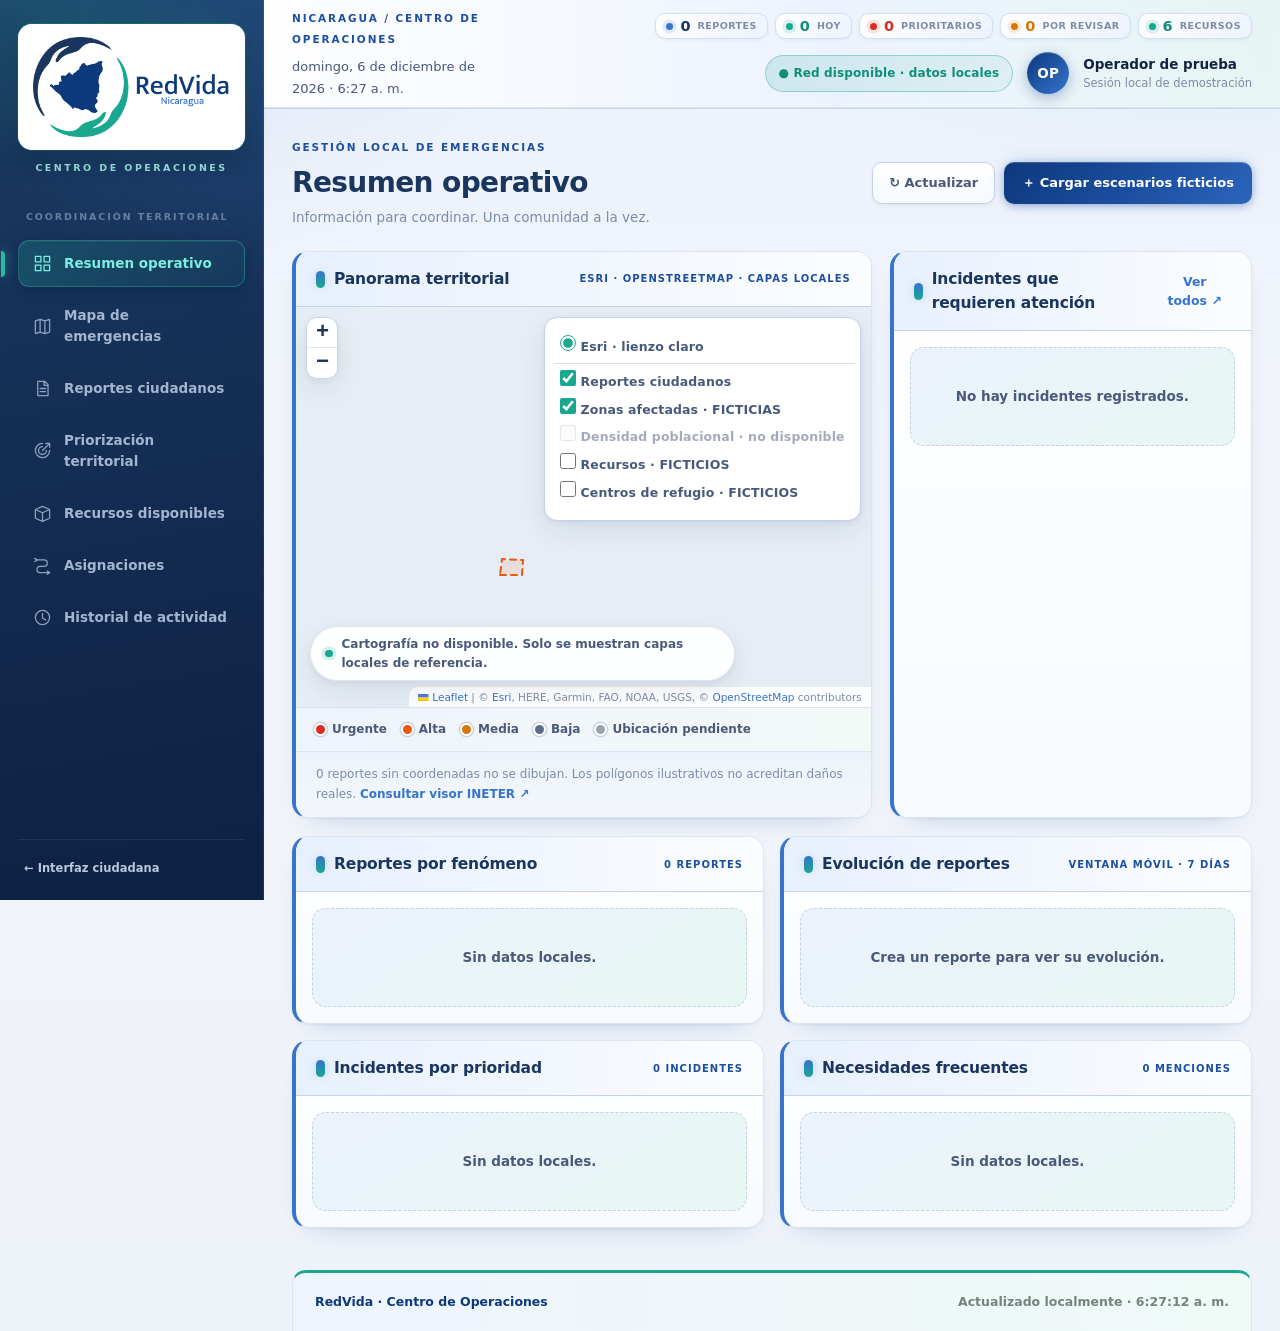
==== commit 3f8be7d3: "administrador remasterizado" ====
--- a/sinapred.html
+++ b/sinapred.html
@@ -1 +1 @@
-<!doctype html><html lang="es"><head><meta charset="utf-8"><meta name="viewport" content="width=device-width,initial-scale=1"><meta name="theme-color" content="#0b1220"><title>RedVida | Centro de Operaciones</title><link rel="icon" href="assets/logo.svg"><link rel="stylesheet" href="css/styles.css"><link rel="stylesheet" href="assets/vendor/leaflet.css"><link rel="stylesheet" href="css/sinapred.css"><script defer src="assets/vendor/leaflet.js"></script><script defer src="js/sync-config.js"></script><script defer src="js/storage.js"></script><script defer src="js/sync.js"></script><script defer src="js/map-config.js"></script><script defer src="js/sinapred.js"></script><script defer src="js/pwa.js"></script></head><body class="ops"><aside class="ops-sidebar"><a class="brand" href="sinapred.html"><img src="assets/logo.svg" alt=""><span>RedVida<small>CENTRO DE OPERACIONES</small></span></a><div class="side-label">COORDINACIÓN TERRITORIAL</div><nav id="ops-nav" aria-label="Secciones operativas"></nav><div class="sidebar-end"><span class="demo-label">MODO DEMOSTRACIÓN</span><p>Datos locales + receptor RedVida<br>Sin conexión institucional</p><a href="index.html">← Interfaz ciudadana</a></div></aside><div class="ops-workspace"><header class="ops-header"><div><span class="eyebrow">NICARAGUA / CENTRO DE OPERACIONES</span><p id="today"></p></div><div class="session"><span id="network" class="badge"></span><span class="avatar">OP</span><span>Operador de prueba<small>Sesión local de demostración</small></span></div></header><div class="pwa-status" role="status" data-pwa-status>Preparando apertura sin conexión…</div><div class="pwa-status" data-receiver-status>Consultando receptor RedVida…</div><main id="ops-main" tabindex="-1"><p>Cargando registros locales…</p></main><footer>RedVida · Centro de Operaciones<span id="updated">Esperando almacenamiento local</span></footer></div><dialog id="drawer" class="drawer"><div class="drawer-top"><span class="eyebrow">EXPEDIENTE OPERATIVO LOCAL</span><button class="icon-button" id="close-drawer" aria-label="Cerrar detalle">×</button></div><div id="drawer-content"></div></dialog><dialog id="confirmation"><h2 id="confirm-title"></h2><p id="confirm-copy"></p><p id="confirm-error" class="error" role="alert"></p><div class="form-actions"><button class="secondary" id="cancel-action">Cancelar</button><button class="primary" id="confirm-action">Confirmar</button></div></dialog><div id="toast" role="status"></div></body></html>
+<!doctype html><html lang="es"><head><meta charset="utf-8"><meta name="viewport" content="width=device-width,initial-scale=1"><meta name="theme-color" content="#1a365f"><title>RedVida | Centro de Operaciones</title><link rel="icon" type="image/png" href="assets/redvida-mark.png"><link rel="stylesheet" href="css/styles.css"><link rel="stylesheet" href="assets/vendor/leaflet.css"><link rel="stylesheet" href="css/sinapred.css"><script defer src="assets/vendor/leaflet.js"></script><script defer src="js/sync-config.js"></script><script defer src="js/storage.js"></script><script defer src="js/sync.js"></script><script defer src="js/map-config.js"></script><script defer src="js/sinapred.js"></script><script defer src="js/pwa.js"></script></head><body class="ops"><aside class="ops-sidebar"><a class="brand" href="sinapred.html"><span class="brand-plate"><img src="assets/Redvidanicaragua.png" alt="RedVida Nicaragua"></span><small>CENTRO DE OPERACIONES</small></a><div class="side-label">COORDINACIÓN TERRITORIAL</div><nav id="ops-nav" aria-label="Secciones operativas"></nav><div class="sidebar-end"><a href="index.html">← Interfaz ciudadana</a></div></aside><div class="ops-workspace"><header class="ops-header"><div><span class="eyebrow">NICARAGUA / CENTRO DE OPERACIONES</span><p id="today"></p></div><div class="header-right"><div id="header-stats" class="header-stats" aria-label="Indicadores rápidos"></div><div class="session"><span id="network" class="badge"></span><span class="avatar">OP</span><span>Operador de prueba<small>Sesión local de demostración</small></span></div></div></header><main id="ops-main" tabindex="-1"><p>Cargando registros locales…</p></main><footer><span class="foot-brand">RedVida · Centro de Operaciones</span><span id="updated">Esperando almacenamiento local</span></footer></div><dialog id="drawer" class="drawer"><div class="drawer-top"><span class="eyebrow">EXPEDIENTE OPERATIVO LOCAL</span><button class="icon-button" id="close-drawer" aria-label="Cerrar detalle">✕</button></div><div id="drawer-content"></div></dialog><dialog id="confirmation"><h2 id="confirm-title"></h2><p id="confirm-copy"></p><p id="confirm-error" class="error" role="alert"></p><div class="form-actions"><button class="secondary" id="cancel-action">Cancelar</button><button class="primary" id="confirm-action">Confirmar</button></div></dialog><div id="toast" role="status"></div></body></html>
--- a/css/sinapred.css
+++ b/css/sinapred.css
@@ -1,7 +1,912 @@
-.ops{background:#f4f7fa;color:#182230;--green:#0d9488;--dark:#0b1220;--line:#e6ebf1;--muted:#798594}.ops-sidebar{background:#0b1220;border:0;width:245px;padding:32px 20px;color:#98a7bc;left:0}.ops-sidebar .brand{color:white;font-size:25px;gap:10px}.ops-sidebar .brand img{width:40px}.ops-sidebar .brand small{font-size:7px;letter-spacing:1.4px;color:#8fa3b7;margin-top:7px}.side-label{font-size:9px;letter-spacing:1.5px;color:#63758d;margin:44px 14px 18px}.ops nav{gap:7px}.ops nav button{color:#96a6bc;padding:14px 12px;font-size:12px;border-radius:8px}.ops nav button.active{background:#142f37;color:#70ded0}.nav-icon{width:20px;height:20px;display:inline-flex}.nav-icon svg{width:100%;height:100%}.sidebar-end{margin-top:auto;padding:18px 10px 0;font-size:11px}.sidebar-end p{color:#6f829a;line-height:1.8}.sidebar-end a{color:#b2c1d2}.demo-label{font-size:9px;letter-spacing:1px;background:#c68d2020;color:#f5c468;padding:7px 9px;border:1px solid #c68d2040;border-radius:5px;display:inline-block}.ops-workspace{margin-left:245px;padding:0 32px}.ops-header{height:87px}.ops-header p{color:#798594;margin:6px 0 0;font-size:11px}.ops .eyebrow{color:#798594;font-size:9px;letter-spacing:1.4px}.session{display:flex;gap:12px;align-items:center;font-size:11px}.session small{display:block;color:#8b96a4;font-size:9px;margin-top:4px}.avatar{background:#e1eeec;color:#16796e;border-radius:50%;padding:12px;font-weight:700}.ops #ops-main{min-height:calc(100vh - 147px);padding:26px 0}.page-heading{display:flex;justify-content:space-between;align-items:center;gap:15px;margin-bottom:20px}.ops h1{font-size:27px;letter-spacing:-.7px;margin:7px 0}.page-heading p{font-size:12px;color:#82909d;margin:0}.ops h2{font-size:15px;letter-spacing:-.2px}.ops h3{font-size:13px}.ops .primary,.ops .secondary{font-size:11px;padding:11px 14px;border-radius:7px}.ops .primary{background:#0d9488}.toolbar{display:flex;gap:8px;flex-wrap:wrap}.local-banner{padding:10px 14px;background:#e9f0f4;color:#637788;border:1px solid #dce6ed;border-radius:7px;font-size:10px;margin-bottom:20px;display:flex;justify-content:space-between;gap:10px;align-items:center}.local-banner b{color:#344f63}.kpis{display:grid;grid-template-columns:repeat(5,1fr);gap:12px;margin-bottom:22px}.kpi{background:#fff;border:1px solid var(--line);padding:17px;border-radius:10px;position:relative;box-shadow:0 3px 10px #18223003}.kpi-label{color:#778493;font-size:10px;display:flex;justify-content:space-between;align-items:center}.kpi strong{display:block;font-size:29px;letter-spacing:-1px;margin:11px 0 8px}.kpi small{font-size:9px;color:#8d98a3}.kpi .nav-icon{color:#0d9488;background:#eaf5f3;padding:5px;width:29px;height:29px;border-radius:7px}.kpi.urgent strong{color:#dc2626}.ops-grid{display:grid;grid-template-columns:1.8fr 1fr;gap:18px}.ops-panel{background:white;border:1px solid var(--line);border-radius:11px;overflow:hidden;margin-bottom:18px}.panel-title{padding:16px 19px;border-bottom:1px solid var(--line);display:flex;justify-content:space-between;align-items:center;gap:10px}.panel-title h2{margin:0}.panel-title small{color:#8b96a4;font-size:9px}.panel-body{padding:18px}.ops-map{height:390px;background:#e4ebeb!important;z-index:1}.map-wrap{position:relative}.map-status{position:absolute;bottom:25px;left:12px;z-index:500;background:#ffffffed;max-width:70%;padding:7px 10px;border-radius:5px;font-size:9px;box-shadow:0 2px 10px #0b122022}.legend{display:flex;gap:14px;flex-wrap:wrap;padding:11px 16px;font-size:9px;color:#758390;border-top:1px solid var(--line)}.dot{width:7px;height:7px;border-radius:50%;display:inline-block;margin-right:5px}.urgent-list{padding:0 18px}.urgent-row{display:block;width:100%;text-align:left;border:0;background:none;border-bottom:1px solid var(--line);padding:16px 0;color:#182230}.urgent-row:last-child{border:0}.urgent-row .row-top{display:flex;justify-content:space-between;gap:8px;margin-bottom:8px}.urgent-row p{font-size:10px;color:#82909d;margin:5px 0}.priority{display:inline-block;padding:4px 7px;border-radius:4px;font-size:9px;font-weight:700;white-space:nowrap}.p-urgent{color:#c32727;background:#fdefef}.p-high{color:#bf5c18;background:#fff1e8}.p-medium{color:#a27816;background:#fff8df}.p-low{color:#4b6b88;background:#eef3f8}.chips{display:flex;gap:5px;flex-wrap:wrap}.chip{background:#f1f5f8;color:#708090;padding:4px 7px;border-radius:4px;font-size:9px}.chip.demo{color:#6b65a3;background:#f1effa}.chart-grid{display:grid;grid-template-columns:repeat(4,1fr);gap:16px}.chart-grid .panel-body{min-height:175px}.bar-row{font-size:9px;margin:0 0 15px}.bar-row>div:first-child{display:flex;justify-content:space-between;margin-bottom:6px;color:#687888;gap:10px}.bar-track{height:7px;background:#edf2f5;border-radius:6px;overflow:hidden}.bar-track span{display:block;height:100%;background:#0d9488;border-radius:6px}.spark{width:100%;height:112px}.chart-axis{display:flex;justify-content:space-between;color:#8d98a3;font-size:9px}.filters{display:grid;grid-template-columns:2fr repeat(4,1fr);gap:10px;padding:17px}.ops label{font-size:10px;color:#617185}.ops input,.ops select,.ops textarea{font-size:11px;padding:10px;border-radius:6px;margin-top:6px;color:#33475b;border-color:#dde5ec}.ops select{background:#fff}.filters input,.filters select{min-width:0}.filter-summary{padding:0 18px 15px;font-size:10px;color:#788b98;display:flex;gap:7px;flex-wrap:wrap}.table-scroll{overflow:auto}table{border-collapse:collapse;width:100%;font-size:10px;white-space:nowrap}th{text-align:left;background:#f8fafc;color:#8793a0;font-weight:600;padding:13px 15px;border-block:1px solid var(--line)}td{padding:15px;border-bottom:1px solid #eef2f5;color:#526475}td strong{display:block;color:#34495b;font-size:10px}td small{display:block;font-size:9px;color:#93a0aa;margin-top:5px}.table-button{border:0;background:#edf5f4;color:#0d9488;padding:6px 9px;border-radius:5px;font-size:10px}.pagination{display:flex;justify-content:space-between;padding:15px 18px;align-items:center;font-size:10px;color:#83929e}.ops .empty{font-size:12px;padding:40px 20px;color:#7c8e9a}.drawer{left:auto;right:0;margin:0;width:500px;max-width:100vw;height:100dvh;max-height:100dvh;border-radius:0;padding:25px;box-shadow:-15px 0 60px #0b12201f}.drawer-top{display:flex;justify-content:space-between;align-items:center}.icon-button{border:0;background:#edf2f5;border-radius:6px;width:30px;height:30px;font-size:22px;color:#566879}.drawer h2{font-size:23px;margin-bottom:9px}.drawer .summary{font-size:11px;grid-template-columns:130px 1fr;gap:13px;line-height:1.6;margin:22px 0}.drawer .notice{font-size:10px;padding:12px;background:#eff5f8;border-color:#dfe9ef}.drawer .form-grid{gap:12px}.drawer form{border-top:1px solid var(--line);padding-top:18px;margin-top:20px}.drawer .check{font-size:11px}.drawer .check input{width:15px}.score{background:#f0f6f6;border:1px solid #dcecea;padding:15px;border-radius:8px;font-size:11px;color:#58717a;margin:15px 0}.score strong{font-size:25px;color:#0d9488}.score p{margin:6px 0;font-size:10px}.resource-grid{display:grid;grid-template-columns:repeat(3,1fr);gap:16px}.resource-card{padding:22px}.resource-card .nav-icon{color:#0d9488;width:30px;height:30px;margin-bottom:15px}.resource-card strong{font-size:30px}.resource-card p{font-size:11px;color:#81909d}.resource-card select{margin-bottom:10px}.activity-row{display:grid;grid-template-columns:150px 1fr;gap:18px;padding:18px;border-bottom:1px solid var(--line);font-size:11px}.activity-row time{color:#8b98a4;font-size:10px}.activity-row p{margin:5px 0;color:#738696;font-size:10px;overflow-wrap:anywhere}.ops footer{font-size:10px;color:#7d8d9c}.leaflet-popup-content{font-family:'Segoe UI',sans-serif;font-size:11px;line-height:1.7;max-width:270px}.leaflet-popup-content p{margin:8px 0}.leaflet-control-layers{font-size:10px!important}.resource-marker{background:#0d9488;border:3px solid white;color:white;border-radius:8px;font-size:13px;text-align:center;line-height:23px;box-shadow:0 2px 9px #0004}.shelter-marker{background:#5268a5}.ops #confirmation{max-width:480px;font-size:12px}.ops #confirmation p{color:#718491}.ops #confirmation .error{color:#b52b2b}.score-table td{white-space:normal;min-width:140px}.weights{display:flex;gap:10px;flex-wrap:wrap;padding:18px;font-size:11px}.weights span{background:#eef5f5;color:#47746f;padding:8px 12px;border-radius:5px}.panel-note{padding:13px 18px;color:#83939e;font-size:10px;line-height:1.7}.ops .error{font-size:11px}.map-large .ops-map{height:570px}@media(min-width:1700px){.ops-workspace{max-width:1500px;margin-right:auto}}@media(max-width:1200px){.ops-sidebar{width:210px;padding:27px 14px}.ops-workspace{margin-left:210px;padding:0 22px}.kpis{gap:8px}.kpi{padding:12px}.kpi-label{font-size:9px}.chart-grid{grid-template-columns:repeat(2,1fr)}.filters{grid-template-columns:repeat(3,1fr)}.resource-grid{grid-template-columns:repeat(2,1fr)}}@media(max-width:850px){.ops-sidebar{width:75px;padding:24px 10px;height:100vh;top:0;bottom:auto}.ops-sidebar .brand{display:flex}.ops-sidebar .brand span,.side-label,.ops nav button span:not(.nav-icon),.sidebar-end{display:none}.ops nav{display:grid;height:auto;margin-top:35px;gap:12px}.ops nav button{padding:12px;display:flex;align-items:center;justify-content:center}.ops .nav-icon{display:inline-flex!important;font-size:inherit}.ops-workspace{margin-left:75px;padding:0 18px}.ops-grid{grid-template-columns:1fr}.kpis{grid-template-columns:repeat(3,1fr)}.session>span:last-child{display:none}.ops-header{height:75px}.ops #ops-main{padding-top:20px}.page-heading{align-items:flex-start}.ops h1{font-size:24px}.ops footer{display:block}.ops-sidebar .brand img{width:42px}.ops .brand{justify-content:center}.ops-map{height:340px}}@media(max-width:560px){.ops-sidebar{width:58px;padding:22px 5px}.ops-sidebar .brand img{width:34px}.ops nav button{padding:11px 5px}.ops-workspace{margin-left:58px;padding:0 12px}.ops-header .eyebrow{font-size:7px}.session{gap:5px}.avatar{display:none}.ops .badge{font-size:8px;padding:6px}.kpis{grid-template-columns:repeat(2,1fr)}.kpi:last-child{grid-column:1/-1}.chart-grid,.resource-grid{grid-template-columns:1fr}.page-heading{flex-direction:column}.ops h1{font-size:22px}.local-banner{display:block;line-height:1.7}.filters{grid-template-columns:1fr 1fr;padding:12px}.filters label:first-child{grid-column:1/-1}.drawer{padding:20px}.activity-row{grid-template-columns:1fr;gap:4px}.ops footer span{font-size:9px}.panel-title{padding:14px}.map-large .ops-map{height:450px}.ops .summary{grid-template-columns:100px 1fr}.ops .form-grid{grid-template-columns:1fr}.ops .full{grid-column:auto}.ops .ops-sidebar .brand{display:flex}}
-.ops .leaflet-control-layers input{width:auto;margin:0 5px 0 0;padding:0}.ops .leaflet-control-layers label{display:flex;align-items:center;margin:5px 0;font-size:10px}.ops .leaflet-control-layers-selector{top:0}.leaflet-interactive:focus{outline:3px solid #0d9488;outline-offset:3px}
-
-.ops tr[data-open]{cursor:pointer}.ops tr[data-open]:hover{background:#f2f8f7}.ops tr[data-open]:focus{outline:2px solid #0d9488;outline-offset:-2px}
-@media(min-width:851px) and (max-width:1100px){.ops-grid{grid-template-columns:1fr}.kpis{grid-template-columns:repeat(3,1fr)}.page-heading{align-items:flex-start;flex-wrap:wrap}}
-
-.mobile-table-hint{display:none}.ops-grid>*{min-width:0}dialog p,dialog h2{overflow-wrap:anywhere}@media(max-width:1100px){.mobile-table-hint{display:block;font-size:10px;color:#607384;padding:0 16px;line-height:1.6}}
+/* ============================================================
+   RedVida Nicaragua · Centro de Operaciones
+   Sistema de diseño derivado del logotipo Redvidanicaragua:
+   navy #1a365f · azul profundo #0c387c · azul #3674ce · teal #19a790
+   Este archivo solo se carga en sinapred.html (panel administrativo).
+   ============================================================ */
+
+/* ---------- 1. Tokens ---------- */
+.ops{
+  --navy-950:#0b1a33;
+  --navy-900:#102547;
+  --navy-800:#1a365f;
+  --blue-700:#0c387c;
+  --blue-600:#1d4fa0;
+  --blue-500:#3674ce;
+  --blue-100:#d9e6f9;
+  --blue-50:#ecf2fc;
+  --teal-600:#0f8f7a;
+  --teal-500:#19a790;
+  --teal-400:#2bb89e;
+  --teal-50:#e7f7f3;
+  --amber-600:#a16207;
+  --amber-100:#fdf0d5;
+
+  --bg:#f1f4fa;
+  --surface:#ffffff;
+  --surface-2:#f2f7fd;
+  --line:#dce4f2;
+  --line-strong:#c5d2e7;
+  --text:#12233f;
+  --text-2:#48597a;
+  --text-3:#7c8ca8;
+
+  --urgent:#d92d20;
+  --urgent-bg:#fef0ef;
+  --high:#e8590c;
+  --high-bg:#fff2e9;
+  --medium:#d97706;
+  --medium-bg:#fff8e6;
+  --low:#5b6f8c;
+  --low-bg:#eef2f8;
+
+  --r-sm:8px;
+  --r:12px;
+  --r-lg:16px;
+  --sh-1:0 1px 2px rgba(16,37,71,.05),0 2px 6px rgba(16,37,71,.04);
+  --sh-2:0 2px 6px rgba(16,37,71,.06),0 10px 28px rgba(16,37,71,.08);
+  --sh-3:0 12px 44px rgba(11,26,51,.18);
+  --ring:0 0 0 3.5px rgba(54,116,206,.22);
+  --ease:cubic-bezier(.22,.61,.36,1);
+
+  background:
+    radial-gradient(920px 430px at 94% -80px,rgba(25,167,144,.10),transparent 62%),
+    radial-gradient(1100px 540px at -8% -40px,rgba(54,116,206,.12),transparent 64%),
+    linear-gradient(180deg,#edf2fb 0%,#f1f4fa 46%,#eef2f9 100%);
+  color:var(--text);
+  font-family:"Segoe UI Variable","Segoe UI",system-ui,-apple-system,Roboto,"Helvetica Neue",Arial,sans-serif;
+  font-size:14px;
+  line-height:1.55;
+  -webkit-font-smoothing:antialiased;
+}
+.ops button,.ops input,.ops select,.ops textarea{font-family:inherit}
+.ops ::-webkit-scrollbar{width:10px;height:10px}
+.ops ::-webkit-scrollbar-track{background:transparent}
+.ops ::-webkit-scrollbar-thumb{background:#c6d1e2;border-radius:99px;border:2.5px solid transparent;background-clip:padding-box}
+.ops ::-webkit-scrollbar-thumb:hover{background:#a9b8ce;border:2.5px solid transparent;background-clip:padding-box}
+.ops{scrollbar-width:thin;scrollbar-color:#c6d1e2 transparent}
+.ops button:focus-visible,.ops a:focus-visible{outline:2.5px solid var(--blue-500);outline-offset:2px;border-radius:6px}
+.ops button{cursor:pointer;transition:background .18s var(--ease),color .18s var(--ease),border-color .18s var(--ease),transform .18s var(--ease),box-shadow .18s var(--ease)}
+.ops button[disabled]{opacity:.55;cursor:not-allowed;transform:none!important;box-shadow:none!important}
+
+/* ---------- 2. Barra lateral ---------- */
+.ops-sidebar{
+  position:fixed;left:0;top:0;
+  width:264px;
+  background:
+    radial-gradient(420px 330px at 16% -4%,rgba(25,167,144,.2),transparent 62%),
+    radial-gradient(540px 430px at 112% 6%,rgba(54,116,206,.22),transparent 60%),
+    linear-gradient(170deg,#1d3c66 0%,#152f55 42%,#0d2142 100%);
+  border-right:1px solid rgba(255,255,255,.07);
+  padding:24px 18px 22px;
+  color:#a9bad2;
+}
+.ops-sidebar .brand{
+  display:flex;flex-direction:column;gap:11px;align-items:stretch;
+  text-decoration:none;color:#fff;
+}
+.brand-plate{
+  display:block;background:#fff;border-radius:14px;padding:13px 15px;
+  box-shadow:0 8px 24px rgba(5,14,32,.4),0 0 0 1px rgba(43,184,158,.22),0 0 30px -10px rgba(43,184,158,.5),0 1px 0 rgba(255,255,255,.5) inset;
+}
+.brand-plate img{display:block;width:100%;height:auto}
+.ops-sidebar .brand small{
+  display:block;text-align:center;font-size:9.5px;font-weight:700;
+  letter-spacing:.26em;color:#8fd8cb;margin:0;
+}
+.side-label{
+  font-size:9.5px;font-weight:700;letter-spacing:.2em;color:#69809f;
+  margin:34px 8px 12px;
+}
+.ops nav{display:flex;flex-direction:column;gap:5px;margin-top:4px}
+.ops nav button{
+  display:flex;align-items:center;gap:12px;width:100%;
+  padding:12px 14px;border:1px solid transparent;border-radius:11px;
+  background:none;color:#a4b6cf;font-size:13.5px;font-weight:600;
+  text-align:left;position:relative;
+}
+.ops nav button:hover{background:rgba(255,255,255,.07);color:#fff;border-color:rgba(255,255,255,.08)}
+.ops nav button:active{transform:scale(.985)}
+.ops nav button.active{
+  background:linear-gradient(90deg,rgba(25,167,144,.24),rgba(25,167,144,.05));
+  border-color:rgba(43,184,158,.38);
+  color:#7cede0;
+  box-shadow:inset 0 1px 0 rgba(255,255,255,.06),0 4px 14px rgba(5,20,40,.25);
+}
+.ops nav button.active::before{
+  content:"";position:absolute;left:-18px;top:50%;transform:translateY(-50%);
+  width:4px;height:58%;border-radius:0 4px 4px 0;background:var(--teal-400);
+  box-shadow:0 0 12px rgba(43,184,158,.7);
+}
+.nav-icon{width:19px;height:19px;display:inline-flex;flex:none}
+.nav-icon svg{width:100%;height:100%}
+.ops nav .nav-icon{opacity:.85}
+.ops nav button.active .nav-icon{opacity:1}
+.sidebar-end{margin-top:auto;padding:20px 6px 0;border-top:1px solid rgba(255,255,255,.08);font-size:11.5px}
+.sidebar-end a{color:#b9c9de;text-decoration:none;font-weight:600;transition:color .15s}
+.sidebar-end a:hover{color:#7cede0}
+
+/* ---------- 3. Workspace y encabezado ---------- */
+.ops-workspace{margin-left:264px;padding:0 36px}
+.ops-header{
+  min-height:86px;display:flex;justify-content:space-between;align-items:center;
+  border-bottom:1px solid var(--line);gap:16px;
+  margin:0 -36px;padding:11px 36px;
+  background:linear-gradient(90deg,rgba(255,255,255,.95) 0%,rgba(237,243,254,.9) 56%,rgba(231,247,243,.86) 100%);
+  box-shadow:0 1px 0 rgba(54,116,206,.2);
+}
+.ops .eyebrow{
+  font-size:10.5px;font-weight:800;letter-spacing:.18em;color:var(--blue-600);
+}
+.ops-header p{color:var(--text-2);font-size:13px;margin:6px 0 0;font-weight:500}
+.session{display:flex;gap:14px;align-items:center}
+.session>span:last-child{font-size:13.5px;font-weight:650;color:var(--text);line-height:1.35}
+.session small{display:block;color:var(--text-3);font-size:11.5px;font-weight:500;margin-top:3px}
+.avatar{
+  width:42px;height:42px;display:grid;place-items:center;
+  background:linear-gradient(135deg,var(--blue-700),var(--blue-500));
+  color:#fff;border-radius:50%;font-weight:700;font-size:13.5px;letter-spacing:.03em;
+  box-shadow:0 4px 14px rgba(12,56,124,.32),inset 0 1px 0 rgba(255,255,255,.25);
+}
+.header-right{display:flex;align-items:center;justify-content:flex-end;gap:13px;flex-wrap:wrap}
+.header-stats{display:flex;gap:7px;flex-wrap:wrap;align-items:center}
+.hstat{
+  display:inline-flex;align-items:center;gap:7px;white-space:nowrap;
+  background:linear-gradient(135deg,rgba(255,255,255,.95),rgba(237,243,254,.88));
+  border:1px solid #d3dff1;border-radius:10px;padding:5px 10px;
+  box-shadow:0 1px 3px rgba(16,37,71,.06);
+}
+.hstat::before{
+  content:"";flex:none;width:7px;height:7px;border-radius:50%;
+  background:var(--blue-500);box-shadow:0 0 0 3.5px rgba(54,116,206,.14);
+}
+.hstat strong{font-size:14.5px;font-weight:800;color:var(--navy-800);font-variant-numeric:tabular-nums;line-height:1}
+.hstat small{font-size:9.5px;font-weight:700;letter-spacing:.05em;text-transform:uppercase;color:var(--text-3);line-height:1}
+.hstat.teal::before{background:var(--teal-500);box-shadow:0 0 0 3.5px rgba(25,167,144,.15)}
+.hstat.teal strong{color:var(--teal-600)}
+.hstat.red::before{background:var(--urgent);box-shadow:0 0 0 3.5px rgba(217,45,32,.13)}
+.hstat.red strong{color:var(--urgent)}
+.hstat.amber::before{background:var(--medium);box-shadow:0 0 0 3.5px rgba(217,119,6,.13)}
+.hstat.amber strong{color:var(--medium)}
+.ops .badge{
+  display:inline-flex;align-items:center;gap:7px;white-space:nowrap;
+  background:linear-gradient(135deg,rgba(25,167,144,.16),rgba(25,167,144,.05));
+  border:1px solid rgba(25,167,144,.38);
+  color:var(--teal-600);padding:8px 13px;border-radius:999px;
+  font-size:12px;font-weight:650;letter-spacing:.01em;
+}
+.ops .badge.is-offline{background:linear-gradient(135deg,rgba(224,161,30,.2),rgba(224,161,30,.06));border-color:#eed9a4;color:var(--amber-600)}
+
+/* ---------- 4. Tiras de estado (HUD) ---------- */
+.ops .pwa-status{
+  display:flex;align-items:center;gap:10px;
+  background:linear-gradient(90deg,rgba(25,167,144,.14),rgba(25,167,144,.04));
+  border:1px solid rgba(25,167,144,.35);border-radius:11px;
+  box-shadow:var(--sh-1);color:var(--text-2);
+  font-size:12.5px;font-weight:600;padding:10px 15px;margin-top:12px;
+}
+.ops .pwa-status::before{
+  content:"";flex:none;width:8px;height:8px;border-radius:50%;
+  background:var(--teal-500);box-shadow:0 0 0 4.5px rgba(25,167,144,.16);
+  animation:pulse-dot 2.4s ease-in-out infinite;
+}
+.ops .pwa-status[data-ready="false"]{
+  background:linear-gradient(90deg,rgba(224,161,30,.16),rgba(224,161,30,.05));
+  border-color:rgba(224,161,30,.45);
+}
+.ops .pwa-status[data-ready="false"]::before{background:#e0a11e;box-shadow:0 0 0 4.5px rgba(224,161,30,.16)}
+.ops .pwa-status[data-receiver-status]{
+  background:linear-gradient(90deg,rgba(54,116,206,.14),rgba(54,116,206,.04));
+  border-color:rgba(54,116,206,.35);
+}
+.ops .pwa-status[data-receiver-status]::before{background:var(--blue-500);box-shadow:0 0 0 4.5px rgba(54,116,206,.16);animation-delay:1.2s}
+@keyframes pulse-dot{0%,100%{box-shadow:0 0 0 4.5px rgba(25,167,144,.16)}50%{box-shadow:0 0 0 7px rgba(25,167,144,.05)}}
+
+/* ---------- 5. Contenido: encabezados, botones, banner ---------- */
+.ops #ops-main{min-height:calc(100vh - 230px);padding:28px 0 10px}
+.page-heading{display:flex;justify-content:space-between;align-items:center;gap:18px;margin-bottom:22px}
+.ops h1{font-size:28px;font-weight:750;letter-spacing:-.022em;color:var(--navy-800);margin:8px 0 0;line-height:1.2}
+@supports((background-clip:text)or(-webkit-background-clip:text)){
+  .ops h1{
+    background:linear-gradient(105deg,var(--navy-900) 10%,var(--blue-700) 92%);
+    -webkit-background-clip:text;background-clip:text;color:transparent;
+  }
+}
+.page-heading p{font-size:13.5px;color:var(--text-3);margin:7px 0 0}
+.ops h2{font-size:15.5px;font-weight:700;letter-spacing:-.01em;color:var(--text);margin:0}
+.ops h3{font-size:13.5px;font-weight:700;color:var(--text);letter-spacing:-.005em}
+.toolbar{display:flex;gap:9px;flex-wrap:wrap;align-items:center}
+
+.ops .primary{
+  display:inline-flex;align-items:center;justify-content:center;gap:7px;
+  background:linear-gradient(135deg,var(--blue-700) 0%,var(--blue-600) 55%,var(--blue-500) 130%);
+  color:#fff;border:0;border-radius:10px;
+  font-size:13px;font-weight:650;padding:11px 18px;
+  box-shadow:0 2px 7px rgba(12,56,124,.28),0 0 20px -7px rgba(54,116,206,.6),inset 0 1px 0 rgba(255,255,255,.2);
+  text-decoration:none;
+}
+.ops .primary:hover{transform:translateY(-1.5px);box-shadow:0 7px 20px rgba(12,56,124,.35),0 0 26px -6px rgba(54,116,206,.75),inset 0 1px 0 rgba(255,255,255,.2)}
+.ops .primary:active{transform:translateY(0) scale(.98);box-shadow:0 2px 5px rgba(12,56,124,.25)}
+.ops .secondary{
+  display:inline-flex;align-items:center;justify-content:center;gap:7px;
+  background:linear-gradient(180deg,#fff,#f5f9ff);color:var(--text-2);
+  border:1px solid var(--line-strong);
+  border-radius:10px;font-size:13px;font-weight:650;padding:10px 16px;
+  box-shadow:var(--sh-1);text-decoration:none;
+}
+.ops .secondary:hover{border-color:var(--blue-500);color:var(--blue-700);background:var(--blue-50);transform:translateY(-1.5px);box-shadow:var(--sh-2)}
+.ops .secondary:active{transform:translateY(0) scale(.98)}
+.ops .text-button{
+  border:0;background:none;color:var(--blue-500);font-size:12.5px;font-weight:650;
+  padding:4px 6px;border-radius:7px;
+}
+.ops .text-button:hover{color:var(--blue-700);background:var(--blue-50)}
+
+.local-banner{
+  display:flex;justify-content:space-between;align-items:center;gap:16px;
+  padding:12px 17px;border-radius:12px;margin-bottom:22px;font-size:12.5px;
+  color:var(--text-2);line-height:1.55;
+  background:linear-gradient(90deg,rgba(12,56,124,.11),rgba(25,167,144,.14));
+  border:1px solid rgba(12,56,124,.18);border-left:4px solid var(--blue-500);
+}
+.local-banner b{color:var(--blue-700);font-weight:750;letter-spacing:.04em}
+.local-banner span:last-child{
+  flex:none;font-size:11px;color:var(--text-3);font-weight:600;white-space:nowrap;
+}
+
+/* ---------- 7. Paneles y rejillas ---------- */
+.ops-grid{display:grid;grid-template-columns:1.75fr 1fr;gap:18px;margin-bottom:18px}
+.ops-grid>*{min-width:0}
+.chart-grid{display:grid;grid-template-columns:repeat(4,1fr);gap:16px;margin-bottom:18px}
+.chart-grid>*{min-width:0}
+.ops-panel{
+  background:linear-gradient(180deg,#fff 0%,#f7faff 100%);
+  border:1px solid var(--line);border-left:4px solid var(--blue-500);
+  border-radius:var(--r-lg);
+  box-shadow:0 1px 2px rgba(16,37,71,.05),0 12px 28px -22px rgba(13,80,140,.45);
+  overflow:hidden;
+}
+.panel-title{
+  display:flex;justify-content:space-between;align-items:center;gap:14px;
+  padding:15px 20px;border-bottom:1.5px solid var(--line-strong);
+  background:linear-gradient(90deg,#e7f0fd 0%,#f1f6fe 48%,#fbfdff 100%);
+}
+.panel-title h2{
+  display:flex;align-items:center;gap:9px;color:var(--navy-800);
+}
+.panel-title h2::before{
+  content:"";flex:none;width:9px;height:17px;border-radius:5px;
+  background:linear-gradient(180deg,var(--blue-500),var(--teal-500));
+  box-shadow:0 0 10px -3px rgba(54,116,206,.75);
+}
+.panel-title small{
+  font-size:10px;font-weight:750;letter-spacing:.1em;text-transform:uppercase;
+  color:var(--blue-600);text-align:right;
+}
+.panel-body{padding:20px;background:linear-gradient(180deg,#fdfeff,#f6f9fe)}
+.panel-note{
+  padding:13px 20px;color:var(--text-3);font-size:12px;line-height:1.65;
+  background:linear-gradient(180deg,#eef3fb,#f3f7fd);border-top:1px solid var(--line);
+}
+.panel-note a{color:var(--blue-500);font-weight:650;text-decoration:none}
+.panel-note a:hover{text-decoration:underline}
+.ops .empty{
+  font-size:13.5px;font-weight:550;color:var(--text-2);
+  margin:16px;padding:38px 24px;text-align:center;
+  background:linear-gradient(150deg,var(--blue-50),var(--teal-50));
+  border:1.5px dashed var(--line-strong);border-radius:14px;
+}
+.panel-body>.empty{margin:0;padding:34px 18px}
+.notice{
+  display:flex;align-items:flex-start;gap:14px;
+  background:linear-gradient(135deg,var(--blue-50),#e6effc);
+  border:1px solid #cddcf5;
+  border-left:4px solid var(--blue-500);
+  padding:15px 17px;border-radius:11px;margin-top:20px;
+  font-size:12.5px;color:var(--text-2);line-height:1.6;
+}
+.ops .intro{color:var(--text-3);font-size:13px;line-height:1.6}
+.ops .error{color:#b42318;font-size:12.5px;font-weight:650;min-height:20px}
+
+/* ---------- 8. Gráficos ---------- */
+.chart-grid>.ops-panel{
+  display:flex;flex-direction:column;
+  transition:transform .28s var(--ease),box-shadow .28s var(--ease),border-color .28s var(--ease);
+}
+.chart-grid>.ops-panel:hover{transform:translateY(-4px);box-shadow:var(--sh-2);border-color:var(--line-strong)}
+.chart-grid .panel-body{flex:1;display:flex;flex-direction:column;min-height:180px}
+.bar-row{--bar:var(--teal-500);font-size:12.5px;margin:0 0 15px}
+.bar-row:nth-last-child(2){margin-bottom:2px}
+.bar-row>div:first-child{display:flex;justify-content:space-between;align-items:center;gap:10px;margin-bottom:7px;color:var(--text-2);font-weight:650}
+.bar-row>div:first-child span{display:inline-flex;align-items:center;min-width:0}
+.bar-dot{
+  flex:none;width:9px;height:9px;border-radius:50%;margin-right:9px;
+  background:var(--bar);
+  box-shadow:0 0 0 2.5px #fff,0 1.5px 6px rgba(16,37,71,.35),0 0 8px -2px var(--bar);
+}
+.bar-row>div:first-child b{
+  display:inline-flex;align-items:baseline;gap:4px;
+  background:var(--bar);color:#fff;border:0;
+  padding:2px 10px;border-radius:99px;font-size:12px;font-weight:800;line-height:1.55;
+  font-variant-numeric:tabular-nums;
+  box-shadow:0 3px 10px -4px var(--bar),inset 0 1px 0 rgba(255,255,255,.28);
+}
+.bar-row>div:first-child b small{font-size:9.5px;font-weight:700;opacity:.82}
+.bar-track{
+  height:12px;background:linear-gradient(90deg,#e6edf8,#eef2f9);
+  border-radius:99px;overflow:hidden;box-shadow:inset 0 1.5px 3px rgba(16,37,71,.09);
+}
+.bar-track span{
+  display:block;height:100%;min-width:5px;border-radius:99px;
+  background:linear-gradient(90deg,var(--teal-600),var(--teal-400));
+  box-shadow:inset 0 1px 0 rgba(255,255,255,.32),0 0 13px -3px var(--bar,rgba(25,167,144,.75));
+  transition:filter .18s,width .5s var(--ease);
+  animation:barGrow .85s var(--ease) both;
+}
+.bar-track span:hover{filter:brightness(1.1) saturate(1.1)}
+@keyframes barGrow{from{width:0}}
+.chart-foot{
+  display:flex;justify-content:space-between;gap:12px;margin-top:auto;
+  padding-top:13px;border-top:1px dashed var(--line-strong);
+}
+.chart-foot span{display:flex;flex-direction:column;gap:1px;font-size:10.5px;font-weight:700;letter-spacing:.05em;text-transform:uppercase;color:var(--text-3)}
+.chart-foot b{
+  font-size:19px;font-weight:800;letter-spacing:-.02em;line-height:1.1;
+  color:var(--navy-800);font-variant-numeric:tabular-nums;
+}
+.spark{width:100%;height:118px;display:block}
+.spark .grid{stroke:#e2e9f6;stroke-dasharray:2 6}
+.spark text{font-size:9px;font-weight:750;fill:#8fa0bd;letter-spacing:.05em}
+.spark .spark-last{
+  font-size:11px;font-weight:850;fill:var(--navy-800);letter-spacing:0;
+  stroke:#fff;stroke-width:3.5px;paint-order:stroke;
+}
+.spark-halo{fill:rgba(25,167,144,.17);animation:halo-pulse 2.3s ease-in-out infinite}
+@keyframes halo-pulse{0%,100%{opacity:.35}50%{opacity:.95}}
+.spark-area{animation:fadeIn .9s var(--ease) .4s both}
+.spark-line{
+  filter:drop-shadow(0 5px 9px rgba(25,167,144,.38));
+  stroke-dasharray:640;stroke-dashoffset:640;
+  animation:sparkDraw 1.5s var(--ease) .15s forwards;
+}
+.spark-dot{
+  fill:#fff;stroke:var(--teal-500);stroke-width:3;
+  filter:drop-shadow(0 2px 4px rgba(15,143,122,.45));
+  animation:fadeIn .45s var(--ease) 1.25s both;
+}
+@keyframes sparkDraw{to{stroke-dashoffset:0}}
+@keyframes fadeIn{from{opacity:0}}
+.chart-axis{display:flex;justify-content:space-between;color:var(--text-3);font-size:11.5px;font-weight:600;margin-top:6px}
+
+/* ---------- 9. Mapa ---------- */
+.map-wrap{position:relative}
+.ops-map{height:400px;background:#e6edf4;z-index:1}
+.map-large .ops-map{height:560px}
+.map-status{
+  position:absolute;left:14px;bottom:26px;z-index:500;
+  display:inline-flex;align-items:center;
+  background:rgba(255,255,255,.96);backdrop-filter:blur(6px);
+  border:1px solid var(--line);border-radius:999px;
+  padding:8px 14px;font-size:12px;font-weight:600;color:var(--text-2);
+  box-shadow:var(--sh-2);max-width:74%;
+}
+.map-status::before{
+  content:"";width:7.5px;height:7.5px;border-radius:50%;background:var(--teal-500);
+  margin-right:9px;box-shadow:0 0 0 3.5px rgba(25,167,144,.18);flex:none;
+}
+.legend{
+  display:flex;gap:16px;flex-wrap:wrap;align-items:center;
+  padding:12px 20px;font-size:12px;font-weight:600;color:var(--text-2);
+  border-top:1px solid var(--line);
+  background:linear-gradient(90deg,#eef4fc,#f3f9f7);
+}
+.legend .dot{
+  width:9px;height:9px;border-radius:50%;display:inline-block;margin-right:7px;
+  box-shadow:0 0 0 2px #fff,0 0 0 3.4px rgba(18,35,63,.16);vertical-align:0;
+}
+.legend span{display:inline-flex;align-items:center}
+
+.leaflet-container{font-family:inherit;background:#e6edf4}
+.leaflet-bar{
+  border:1px solid var(--line-strong)!important;border-radius:11px!important;
+  overflow:hidden;box-shadow:var(--sh-2)!important;
+}
+.leaflet-bar a{
+  width:34px;height:34px;line-height:34px;color:var(--navy-800);
+  font-weight:700;font-size:17px;border-bottom-color:var(--line)!important;
+  transition:background .15s,color .15s;
+}
+.leaflet-bar a:hover{background:var(--blue-50);color:var(--blue-700)}
+.leaflet-bar a.leaflet-disabled{background:#f4f6fa;color:#b9c4d6}
+.leaflet-control-layers{
+  background:var(--surface);border:1px solid var(--line-strong)!important;
+  border-radius:13px!important;box-shadow:var(--sh-2)!important;
+  font-size:12.5px;overflow:hidden;
+}
+.leaflet-control-layers-expanded{padding:11px 15px;min-width:212px}
+.leaflet-control-layers-selector{top:0!important}
+.ops .leaflet-control-layers label{
+  display:flex;flex-direction:row;align-items:center;gap:0;margin:6px 0;
+  font-size:12.5px;font-weight:600;color:var(--text-2);cursor:pointer;
+}
+.ops .leaflet-control-layers input{
+  width:auto;height:auto;margin:0 9px 0 0;padding:0;border:0!important;
+  box-shadow:none!important;accent-color:var(--teal-500);cursor:pointer;
+}
+.leaflet-control-attribution{
+  background:rgba(255,255,255,.92)!important;backdrop-filter:blur(4px);
+  font-size:10.5px;color:var(--text-3);padding:3px 9px;border-radius:9px 0 0 0;
+}
+.leaflet-control-attribution a{color:var(--blue-500)}
+.leaflet-popup-content-wrapper{
+  border-radius:15px;border:1px solid var(--line);
+  box-shadow:var(--sh-3);padding:2px;
+}
+.leaflet-popup-content{margin:14px 17px;font-size:13px;line-height:1.65;max-width:280px}
+.leaflet-popup-content p{margin:9px 0}
+.leaflet-popup-tip{box-shadow:var(--sh-2)}
+.leaflet-popup-close-button{color:var(--text-3)!important;font-size:20px!important;padding:8px 10px 0 0!important}
+.leaflet-popup-close-button:hover{color:var(--urgent)!important}
+.leaflet-interactive:focus{outline:3px solid var(--blue-500)!important;outline-offset:3px}
+.resource-marker{
+  background:linear-gradient(135deg,var(--teal-500),var(--teal-600));
+  border:3px solid #fff;color:#fff;border-radius:10px;
+  font-size:14px;text-align:center;line-height:22px;
+  box-shadow:0 4px 12px rgba(15,60,50,.35);
+}
+.shelter-marker{background:linear-gradient(135deg,var(--blue-500),var(--blue-700))}
+
+/* ---------- 10. Lista de incidentes ---------- */
+.urgent-list{padding:0;background:linear-gradient(180deg,#fafcfe,#f6f9fd)}
+.urgent-row{
+  display:block;width:100%;text-align:left;border:0;background:none;
+  border-bottom:1px solid var(--line);border-left:3px solid transparent;
+  padding:16px 20px 15px 17px;transition:background .15s,border-left-color .15s;
+}
+.urgent-row:last-child{border-bottom:0;border-left:3px solid transparent}
+.urgent-row:hover{background:var(--surface-2);border-left-color:var(--teal-500)}
+.urgent-row:has(.p-urgent){background:linear-gradient(90deg,rgba(217,45,32,.05),transparent 55%);border-left-color:var(--urgent)}
+.urgent-row:has(.p-urgent):hover{background:linear-gradient(90deg,rgba(217,45,32,.09),transparent 60%)}
+.urgent-row:has(.p-high){border-left-color:var(--high)}
+.urgent-row:has(.p-high):hover{background:linear-gradient(90deg,rgba(232,89,12,.06),transparent 55%)}
+.urgent-row .row-top{display:flex;justify-content:space-between;align-items:center;gap:10px;margin-bottom:7px}
+.urgent-row .row-top b{font-size:14px;font-weight:700;color:var(--text)}
+.urgent-row p{font-size:12.5px;color:var(--text-2);margin:5px 0 9px}
+
+/* ---------- 11. Badges y chips ---------- */
+.priority{
+  display:inline-flex;align-items:center;padding:4px 10px;border-radius:999px;
+  font-size:10.5px;font-weight:800;letter-spacing:.07em;text-transform:uppercase;
+  border:1px solid transparent;white-space:nowrap;
+}
+.p-urgent{color:var(--urgent);background:var(--urgent-bg);border-color:rgba(217,45,32,.45)}
+.p-high{color:var(--high);background:var(--high-bg);border-color:rgba(232,89,12,.45)}
+.p-medium{color:var(--medium);background:var(--medium-bg);border-color:rgba(217,119,6,.5)}
+.p-low{color:var(--low);background:var(--low-bg);border-color:rgba(91,111,140,.45)}
+.chips{display:flex;gap:6px;flex-wrap:wrap}
+.chip{
+  display:inline-flex;align-items:center;padding:4px 10px;border-radius:999px;
+  background:linear-gradient(135deg,var(--blue-50),#dfeafc);color:var(--blue-700);
+  border:1px solid #c9daf6;
+  font-size:10.5px;font-weight:700;letter-spacing:.04em;white-space:nowrap;
+}
+.chip.demo{color:#5b54a8;background:linear-gradient(135deg,#f2f0fb,#e9e6fa);border-color:#d9d3f2}
+
+/* ---------- 12. Filtros y formularios ---------- */
+.filters{
+  display:grid;grid-template-columns:1.6fr repeat(4,1fr);gap:13px;
+  padding:18px 20px;background:linear-gradient(180deg,#e8f0fc,#eff5fd);
+  border-bottom:1.5px solid var(--line-strong);
+}
+.filters input,.filters select{min-width:0}
+.ops label{
+  display:flex;flex-direction:column;gap:7px;
+  font-size:12px;font-weight:650;color:var(--blue-700);letter-spacing:.01em;
+}
+.ops input,.ops select,.ops textarea{
+  font-size:13.5px;padding:10px 12px;border-radius:10px;margin:0;width:100%;
+  border:1px solid #c8d6ec;background:#f9fbff;color:var(--text);
+  transition:border-color .15s,box-shadow .15s;
+}
+.ops input::placeholder,.ops textarea::placeholder{color:#9aa8bf;font-weight:450}
+.ops input:hover,.ops select:hover,.ops textarea:hover{border-color:#b3c1d8}
+.ops input:focus,.ops select:focus,.ops textarea:focus{
+  outline:none;border-color:var(--blue-500);box-shadow:0 0 0 3.5px rgba(54,116,206,.15);
+}
+.ops textarea{min-height:86px;resize:vertical;line-height:1.6}
+.ops select{
+  appearance:none;-webkit-appearance:none;
+  background-image:url("data:image/svg+xml,%3Csvg xmlns='http://www.w3.org/2000/svg' width='12' height='8' viewBox='0 0 12 8'%3E%3Cpath d='M1 1.5 6 6.5 11 1.5' fill='none' stroke='%2348597a' stroke-width='1.8' stroke-linecap='round' stroke-linejoin='round'/%3E%3C/svg%3E");
+  background-repeat:no-repeat;background-position:right 12px center;padding-right:34px;
+  cursor:pointer;
+}
+.ops input[type=checkbox],.ops input[type=radio]{
+  width:16px;height:16px;padding:0;border:0;box-shadow:none;margin:0;
+  accent-color:var(--teal-500);cursor:pointer;flex:none;
+}
+.ops label.check{
+  flex-direction:row;align-items:center;gap:10px;
+  font-size:13px;font-weight:600;color:var(--text-2);cursor:pointer;
+}
+.filter-summary{
+  display:flex;gap:8px;flex-wrap:wrap;align-items:center;
+  padding:14px 20px;font-size:12.5px;color:var(--text-3);font-weight:600;
+  background:linear-gradient(90deg,#eef4fd,#f4f8fd);border-bottom:1px solid var(--line);
+}
+.filter-summary .chip{font-weight:650}
+
+/* ---------- 13. Tablas ---------- */
+.mobile-table-hint{display:none}
+.table-scroll{overflow:auto}
+.ops table{
+  border-collapse:collapse;width:100%;font-size:13px;white-space:nowrap;
+  font-variant-numeric:tabular-nums;
+}
+.ops th{
+  text-align:left;background:linear-gradient(180deg,#e2eafb,#dae5f9);
+  color:var(--blue-700);
+  font-size:11px;font-weight:750;letter-spacing:.08em;text-transform:uppercase;
+  padding:12px 16px;border-bottom:1.5px solid var(--line-strong);
+}
+.ops td{
+  padding:14px 16px;border-bottom:1px solid #dde6f3;color:var(--text-2);
+  vertical-align:middle;
+}
+.ops tbody tr{transition:background .13s}
+.ops tbody tr:nth-child(even) td{background:#f3f7fd}
+.ops tbody tr:last-child td{border-bottom:0}
+.ops td strong{display:block;color:var(--text);font-size:13px;font-weight:700}
+.ops td small{display:block;font-size:11.5px;color:var(--text-3);margin-top:4px}
+.ops tr[data-open]{cursor:pointer}
+.ops tr[data-open]:hover td{background:#e6f0fc}
+.ops tr[data-open]:focus{outline:2.5px solid var(--blue-500);outline-offset:-2.5px}
+.table-button{
+  border:1px solid #a9ddd2;background:linear-gradient(135deg,var(--teal-50),#d8f3ed);color:var(--teal-600);
+  padding:7px 13px;border-radius:9px;font-size:12px;font-weight:700;
+  transition:background .16s,color .16s,transform .16s,box-shadow .16s, border-color .16s;
+}
+.table-button:hover{
+  background:var(--teal-500);border-color:var(--teal-500);color:#fff;
+  transform:translateY(-1px);box-shadow:0 4px 12px rgba(25,167,144,.3);
+}
+.table-button:active{transform:translateY(0) scale(.97)}
+.pagination{
+  display:flex;justify-content:space-between;align-items:center;gap:14px;
+  padding:15px 20px;border-top:1.5px solid var(--line-strong);
+  background:linear-gradient(180deg,#eef4fd,#f4f8fd);
+  font-size:12.5px;color:var(--text-3);font-weight:600;
+}
+.pagination .secondary{padding:8px 15px;font-size:12.5px}
+.ops button:disabled{opacity:.45;cursor:not-allowed;filter:grayscale(.45);box-shadow:none;transform:none}
+.ops button:disabled:hover{transform:none;box-shadow:none}
+
+/* ---------- 14. Priorización, recursos, actividad ---------- */
+.weights{display:flex;gap:10px;flex-wrap:wrap;padding:20px}
+.weights span{
+  background:linear-gradient(135deg,var(--blue-50),#dfeafc);color:var(--blue-700);
+  border:1px solid #c9daf6;
+  padding:8px 14px;border-radius:999px;font-size:12.5px;font-weight:700;
+}
+.weights span:nth-child(even){
+  background:linear-gradient(135deg,var(--teal-50),#d7f2ec);color:var(--teal-600);
+  border-color:#bfe9df;
+}
+.score-table td{white-space:normal;min-width:150px}
+.score-table td small{margin-top:6px}
+.score-table tbody tr:nth-child(odd) td:nth-child(2){background:rgba(25,167,144,.07)}
+.score-table tbody tr:nth-child(even) td:nth-child(2){background:rgba(25,167,144,.11)}
+.score-table td:nth-child(2) strong{color:var(--teal-600)}
+.resource-grid{display:grid;grid-template-columns:repeat(3,1fr);gap:16px}
+.resource-grid>*{min-width:0}
+.resource-card{
+  background:linear-gradient(180deg,#fff,#f6f9fe);border:1px solid #d3dff1;
+  border-radius:var(--r-lg);
+  box-shadow:var(--sh-1);overflow:hidden;display:flex;flex-direction:column;
+  transition:transform .28s var(--ease),box-shadow .28s var(--ease),border-color .28s var(--ease);
+}
+.resource-card:hover{
+  transform:translateY(-6px);border-color:var(--line-strong);
+  box-shadow:0 8px 16px rgba(16,37,71,.08),0 26px 48px -20px rgba(13,80,140,.42);
+}
+.resource-photo{
+  position:relative;height:156px;background-size:cover;background-position:center;
+  border-bottom:1px solid var(--line);
+}
+.photo-chip{
+  position:absolute;top:13px;right:13px;z-index:2;
+  width:44px;height:44px;display:grid;place-items:center;padding:8px;
+  background:rgba(255,255,255,.93);border:1px solid rgba(255,255,255,.65);
+  border-radius:13px;backdrop-filter:blur(6px);
+  box-shadow:0 4px 14px rgba(5,14,32,.3),0 0 16px -6px rgba(43,184,158,.55);
+}
+.photo-chip img{width:100%;height:100%;object-fit:contain;display:block}
+.photo-shade{
+  position:absolute;left:0;right:0;bottom:0;z-index:1;
+  padding:40px 17px 14px;
+  background:linear-gradient(180deg,rgba(6,16,34,0) 0%,rgba(6,16,34,.52) 46%,rgba(4,12,27,.9) 100%);
+  color:#fff;
+}
+.photo-shade .chip{
+  background:rgba(255,255,255,.15);border-color:rgba(255,255,255,.3);color:#e9f2ff;
+  font-weight:650;backdrop-filter:blur(4px);
+}
+.photo-shade h2{
+  margin:8px 0 3px;font-size:17.5px;font-weight:760;letter-spacing:-.012em;
+  color:#fff;text-shadow:0 2px 12px rgba(3,10,24,.5);
+}
+.photo-shade p{margin:0;font-size:12.5px;font-weight:550;color:rgba(226,236,250,.88)}
+.photo-shade p strong{font-size:16.5px;font-weight:800;color:#fff;font-variant-numeric:tabular-nums}
+.resource-body{
+  display:flex;flex-direction:column;gap:12px;padding:16px 18px 18px;flex:1;
+  background:linear-gradient(180deg,#fbfdff,#f2f7fd);
+}
+.resource-meter{height:7px;border-radius:99px;background:var(--line);overflow:hidden;box-shadow:inset 0 1px 2px rgba(16,37,71,.07)}
+.resource-meter span{
+  display:block;height:100%;min-width:3px;border-radius:99px;
+  background:linear-gradient(90deg,var(--teal-500),var(--blue-500));
+  box-shadow:0 0 11px -3px var(--teal-500);
+  transition:width .45s var(--ease);
+}
+.resource-meter span.is-mid{background:linear-gradient(90deg,var(--high),var(--medium));box-shadow:0 0 11px -3px var(--high)}
+.resource-meter span.is-low{background:linear-gradient(90deg,var(--urgent),var(--high));box-shadow:0 0 11px -3px var(--urgent)}
+.resource-meta{font-size:12.5px;color:var(--text-3);line-height:1.65;margin:0}
+.resource-body label,.resource-body select{margin:0}
+.resource-body .primary{width:100%;margin-top:auto}
+.activity-row{
+  display:grid;grid-template-columns:158px 1fr;gap:18px;
+  padding:16px 20px;border-bottom:1px solid var(--line);
+}
+.activity-row:nth-child(even){background:#f2f7fd}
+.activity-row:last-child{border-bottom:0}
+.activity-row time{
+  display:inline-flex;align-items:center;justify-content:center;
+  background:linear-gradient(135deg,var(--blue-50),#e3edfc);color:var(--blue-700);
+  border:1px solid var(--blue-100);
+  font-size:11.5px;font-weight:700;padding:6px 10px;border-radius:8px;
+  font-variant-numeric:tabular-nums;height:fit-content;white-space:nowrap;
+}
+.activity-row strong{font-size:13.5px;color:var(--text);font-weight:700}
+.activity-row p{margin:5px 0 0;font-size:12.5px;color:var(--text-3);overflow-wrap:anywhere}
+
+/* ---------- 15. Formularios en paneles ---------- */
+.form-grid{display:grid;grid-template-columns:1fr 1fr;gap:15px}
+.form-grid .full{grid-column:1/-1}
+.ops .form-actions{display:flex;justify-content:space-between;gap:12px;margin-top:22px}
+.check{display:flex;gap:10px;align-items:center;margin:11px 0;font-size:13px;color:var(--text-2);font-weight:600}
+.panel-body>form[data-assignment-form]{
+  background:linear-gradient(160deg,rgba(54,116,206,.05),rgba(25,167,144,.055));
+  border:1px solid var(--line);border-radius:14px;padding:18px;
+  box-shadow:inset 0 1px 0 rgba(255,255,255,.9);
+}
+
+/* ---------- 16. Drawer de detalle ---------- */
+.drawer{
+  left:auto;right:0;top:0;margin:0;
+  width:min(560px,100vw);max-width:100vw;height:100dvh;max-height:100dvh;
+  border:0;border-left:2px solid var(--line-strong);border-radius:0;
+  padding:0;background:linear-gradient(180deg,#f2f7ff 0,#fff 340px);
+  box-shadow:-28px 0 64px rgba(11,26,51,.28);
+  overflow-y:auto;
+  animation:drawer-in .3s var(--ease);
+}
+.drawer::backdrop{background:rgba(11,26,51,.45);backdrop-filter:blur(3px)}
+@keyframes drawer-in{from{transform:translateX(48px);opacity:0}to{transform:translateX(0);opacity:1}}
+.drawer-top{
+  position:sticky;top:0;z-index:3;
+  display:flex;justify-content:space-between;align-items:center;
+  padding:20px 26px 15px;border-bottom:1px solid var(--line-strong);
+  background:linear-gradient(180deg,#e9f1fe,#fbfdff 88%);backdrop-filter:blur(10px);
+}
+#drawer-content{padding:20px 26px 36px}
+.drawer h2{font-size:23px;font-weight:750;letter-spacing:-.02em;margin:0 0 8px}
+.icon-button{
+  border:1px solid var(--blue-100);background:var(--blue-50);color:var(--blue-700);
+  border-radius:10px;width:36px;height:36px;font-size:17px;font-weight:600;
+  display:grid;place-items:center;flex:none;
+}
+.icon-button:hover{background:var(--urgent-bg);border-color:#fbd0cb;color:#b42318;transform:rotate(90deg)}
+.drawer .summary{
+  display:grid;grid-template-columns:150px 1fr;gap:0;
+  font-size:13.5px;line-height:1.6;margin:18px 0;
+  background:linear-gradient(160deg,rgba(54,116,206,.06),rgba(25,167,144,.065));
+  border:1px solid var(--line);border-radius:14px;padding:4px 18px;
+}
+.drawer .summary dt{
+  font-size:11.5px;font-weight:750;letter-spacing:.06em;text-transform:uppercase;
+  color:var(--blue-600);padding:11px 0 11px;border-bottom:1px dashed var(--line-strong);
+}
+.drawer .summary dd{
+  margin:0;color:var(--text);padding:11px 0 11px 16px;
+  border-bottom:1px dashed var(--line-strong);overflow-wrap:anywhere;
+}
+.drawer .notice{font-size:12.5px;margin-top:14px}
+.drawer form{border-top:2px solid var(--blue-100);padding-top:22px;margin-top:24px}
+.drawer form h3{margin:0 0 15px}
+.drawer .form-grid{gap:15px}
+.drawer .photo{
+  display:block;width:100%;border-radius:13px;border:1px solid var(--line);
+  box-shadow:var(--sh-2);margin:6px 0 4px;
+}
+.score{
+  background:linear-gradient(135deg,rgba(25,167,144,.14),rgba(54,116,206,.1));
+  border:1px solid rgba(25,167,144,.38);padding:18px;border-radius:14px;
+  margin:16px 0;
+}
+.score strong{font-size:30px;font-weight:800;color:var(--teal-600);letter-spacing:-.02em;font-variant-numeric:tabular-nums}
+.score strong small{font-size:13px;font-weight:700;color:var(--teal-600)}
+.score p{margin:9px 0;font-size:12.5px;color:var(--text-2);line-height:1.65}
+.score p:first-of-type{font-weight:600;color:var(--text)}
+
+/* ---------- 17. Diálogo de confirmación ---------- */
+#confirmation{
+  border:1px solid var(--line-strong);border-radius:20px;width:min(470px,92vw);max-width:92vw;
+  padding:28px 30px 26px;box-shadow:var(--sh-3);
+  background:linear-gradient(180deg,#f5f9ff 0%,#fff 42%);
+  color:var(--text);
+  animation:pop-in .22s var(--ease);
+}
+#confirmation::backdrop{background:rgba(11,26,51,.5);backdrop-filter:blur(4px)}
+@keyframes pop-in{from{transform:scale(.955);opacity:0}to{transform:scale(1);opacity:1}}
+.ops #confirmation h2{
+  display:flex;align-items:center;gap:10px;
+  font-size:18.5px;font-weight:750;letter-spacing:-.015em;margin:0 0 12px;
+  color:var(--navy-800);
+}
+.ops #confirmation h2::before{
+  content:"";flex:none;width:10px;height:19px;border-radius:5px;
+  background:linear-gradient(180deg,var(--blue-500),var(--teal-500));
+  box-shadow:0 0 12px -3px rgba(54,116,206,.75);
+}
+.ops #confirmation p{font-size:13.5px;color:var(--text-2);line-height:1.65;margin:0 0 10px}
+.ops #confirmation .error{color:#b42318;font-size:12.5px;font-weight:650;margin:6px 0 0}
+
+/* ---------- 18. Toast ---------- */
+#toast{
+  left:50%;bottom:36px;transform:translateX(-50%);
+  background:linear-gradient(135deg,var(--navy-900),var(--navy-800));
+  color:#fff;padding:14px 24px;border-radius:999px;
+  font-size:13.5px;font-weight:600;letter-spacing:.01em;
+  border:1px solid rgba(255,255,255,.14);
+  box-shadow:0 14px 40px rgba(11,26,51,.4);
+  max-width:min(660px,92vw);text-align:center;
+  animation:toast-in .32s var(--ease);
+}
+@keyframes toast-in{from{transform:translate(-50%,16px);opacity:0}to{transform:translate(-50%,0);opacity:1}}
+
+/* ---------- 19. Pie ---------- */
+.ops footer{
+  display:flex;justify-content:space-between;align-items:center;gap:14px;
+  border:1px solid var(--line);border-top:3px solid var(--teal-500);border-bottom:0;
+  border-radius:14px 14px 0 0;
+  background:linear-gradient(90deg,#eef4fd,#f0faf7);
+  padding:19px 22px;margin-top:14px;
+  font-size:12.5px;color:var(--text-3);
+}
+.ops footer .foot-brand{font-weight:750;color:var(--blue-700)}
+.ops footer #updated{font-weight:600;font-variant-numeric:tabular-nums}
+
+/* ---------- 20. Responsive ---------- */
+@media(max-width:1500px){
+  .ops-workspace{padding:0 28px}
+  .ops-header{margin:0 -28px;padding:11px 28px}
+  .ops-grid{grid-template-columns:1.6fr 1fr}
+}
+@media(max-width:1360px){
+  .chart-grid{grid-template-columns:repeat(2,1fr)}
+  .filters{grid-template-columns:repeat(3,1fr)}
+  .resource-grid{grid-template-columns:repeat(2,1fr)}
+}
+@media(max-width:1100px){
+  .mobile-table-hint{display:block;font-size:11.5px;color:var(--text-3);padding:0 20px;line-height:1.6;font-weight:600}
+  .ops-sidebar{width:86px;padding:20px 13px;align-items:center}
+  .ops-sidebar .brand{align-items:center}
+  .brand-plate{padding:11px}
+  .ops-sidebar .brand small{display:none}
+  .side-label,.sidebar-end{display:none}
+  .ops nav{width:100%;gap:7px;margin-top:26px}
+  .ops nav button{justify-content:center;padding:13px 8px;gap:0}
+  .ops nav button span:not(.nav-icon){display:none}
+  .ops nav button.active::before{left:-13px}
+  .ops-workspace{margin-left:86px;padding:0 22px}
+  .ops-header{margin:0 -22px;padding:11px 22px}
+  .ops-grid{grid-template-columns:1fr}
+  .filters{grid-template-columns:repeat(3,1fr);padding:16px 18px}
+  .session>span:last-child{display:none}
+  .ops-header{min-height:78px}
+  .hstat{padding:4px 9px}
+  .ops #ops-main{padding-top:22px}
+  .ops-map{height:360px}
+  .map-large .ops-map{height:470px}
+  .page-heading{align-items:flex-start;flex-wrap:wrap}
+}
+@media(max-width:760px){
+  .ops-sidebar{
+    position:fixed;left:0;right:0;bottom:0;top:auto;
+    width:100%;height:auto;flex-direction:row;padding:0;
+    border-right:0;border-top:1px solid rgba(255,255,255,.1);
+    background:linear-gradient(180deg,#173255,#0e2140);
+    box-shadow:0 -10px 34px rgba(11,26,51,.4);z-index:900;
+  }
+  .ops-sidebar .brand,.side-label,.sidebar-end{display:none}
+  .ops nav{flex-direction:row;gap:0;margin:0;width:100%}
+  .ops nav button{
+    flex-direction:column;gap:4px;flex:1;padding:9px 3px 8px;
+    border-radius:0;border:0;justify-content:center;height:64px;
+    font-size:9px;background:none;
+  }
+  .ops nav button:hover{background:rgba(255,255,255,.06)}
+  .ops nav button span:not(.nav-icon){
+    display:block;max-width:100%;font-size:8.5px;font-weight:650;
+    overflow:hidden;text-overflow:ellipsis;white-space:nowrap;padding:0 1px;
+  }
+  .ops nav button .nav-icon{width:20px;height:20px}
+  .ops nav button.active{background:rgba(25,167,144,.16);border:0;color:#7cede0;box-shadow:none}
+  .ops nav button.active::before{
+    left:0;top:0;bottom:auto;transform:none;width:100%;height:3px;
+    border-radius:0;box-shadow:none;
+  }
+  .ops-workspace{margin-left:0;padding:0 16px calc(70px + env(safe-area-inset-bottom,0px))}
+  .ops-header{min-height:74px;gap:10px;margin:0 -16px;padding:9px 16px}
+  .header-stats{display:none}
+  .ops-header .eyebrow{font-size:9px;letter-spacing:.13em}
+  .ops-header p{font-size:11.5px;margin-top:4px}
+  .avatar{width:36px;height:36px;font-size:12px}
+  .ops .badge{font-size:11px;padding:7px 11px}
+  .ops .pwa-status{font-size:11.5px;padding:9px 13px;margin-top:10px}
+  .ops #ops-main{padding:20px 0 8px;min-height:auto}
+  .page-heading{flex-direction:column;align-items:stretch;gap:13px}
+  .page-heading .toolbar{width:100%}
+  .page-heading .toolbar .primary,.page-heading .toolbar .secondary{flex:1}
+  .ops h1{font-size:23px}
+  .local-banner{flex-direction:column;align-items:flex-start;gap:7px;font-size:12px}
+  .local-banner span:last-child{white-space:normal}
+  .chart-grid,.resource-grid{grid-template-columns:1fr;gap:13px}
+  .ops-grid,.chart-grid{margin-bottom:14px}
+  .filters{grid-template-columns:1fr 1fr;padding:14px 16px;gap:11px}
+  .filters label:first-child{grid-column:1/-1}
+  .filter-summary{padding:12px 16px}
+  .panel-title{padding:14px 17px}
+  .panel-body{padding:17px}
+  .panel-note,.legend{padding-left:17px;padding-right:17px}
+  .pagination{flex-direction:column;align-items:stretch;text-align:center;gap:10px;padding:14px 16px}
+  .pagination .toolbar{justify-content:center}
+  .ops-map{height:310px}
+  .map-large .ops-map{height:400px}
+  .map-status{left:10px;right:10px;bottom:22px;max-width:none;font-size:11.5px;padding:7px 12px}
+  .legend{font-size:11.5px;gap:12px}
+  .drawer{width:100vw;border-left:0}
+  .drawer-top{padding:16px 19px 13px}
+  #drawer-content{padding:17px 19px 30px}
+  .drawer .summary{grid-template-columns:118px 1fr;font-size:13px}
+  .ops .form-grid{grid-template-columns:1fr}
+  .form-grid .full{grid-column:auto}
+  .activity-row{grid-template-columns:1fr;gap:7px}
+  .ops footer{display:block;line-height:1.7;padding-bottom:18px}
+  .ops footer #updated{display:block;font-size:11.5px;margin-top:5px}
+  #toast{bottom:86px;font-size:12.5px;padding:12px 19px}
+  .ops table{font-size:12.5px}
+  .ops th{padding:11px 14px}
+  .ops td{padding:12px 14px}
+  .weights{padding:16px}
+  .score-table td{min-width:130px}
+}
+@media(max-width:430px){
+  .ops h1{font-size:21px}
+  .avatar{display:none}
+  .ops-header .eyebrow{font-size:8px}
+  .filters{grid-template-columns:1fr}
+  .filters label:first-child{grid-column:auto}
+  .drawer .summary{grid-template-columns:1fr;gap:0}
+  .drawer .summary dt{border-bottom:0;padding-bottom:0}
+  .drawer .summary dd{padding-top:4px;border-bottom:1px dashed var(--line)}
+  .weights span{font-size:11.5px;padding:7px 12px}
+}
+
+/* ---------- 21. Movimiento reducido ---------- */
+@media(prefers-reduced-motion:reduce){
+  .ops *,.ops *::before,.ops *::after{
+    animation-duration:.01ms!important;
+    animation-iteration-count:1!important;
+    transition-duration:.01ms!important;
+  }
+}
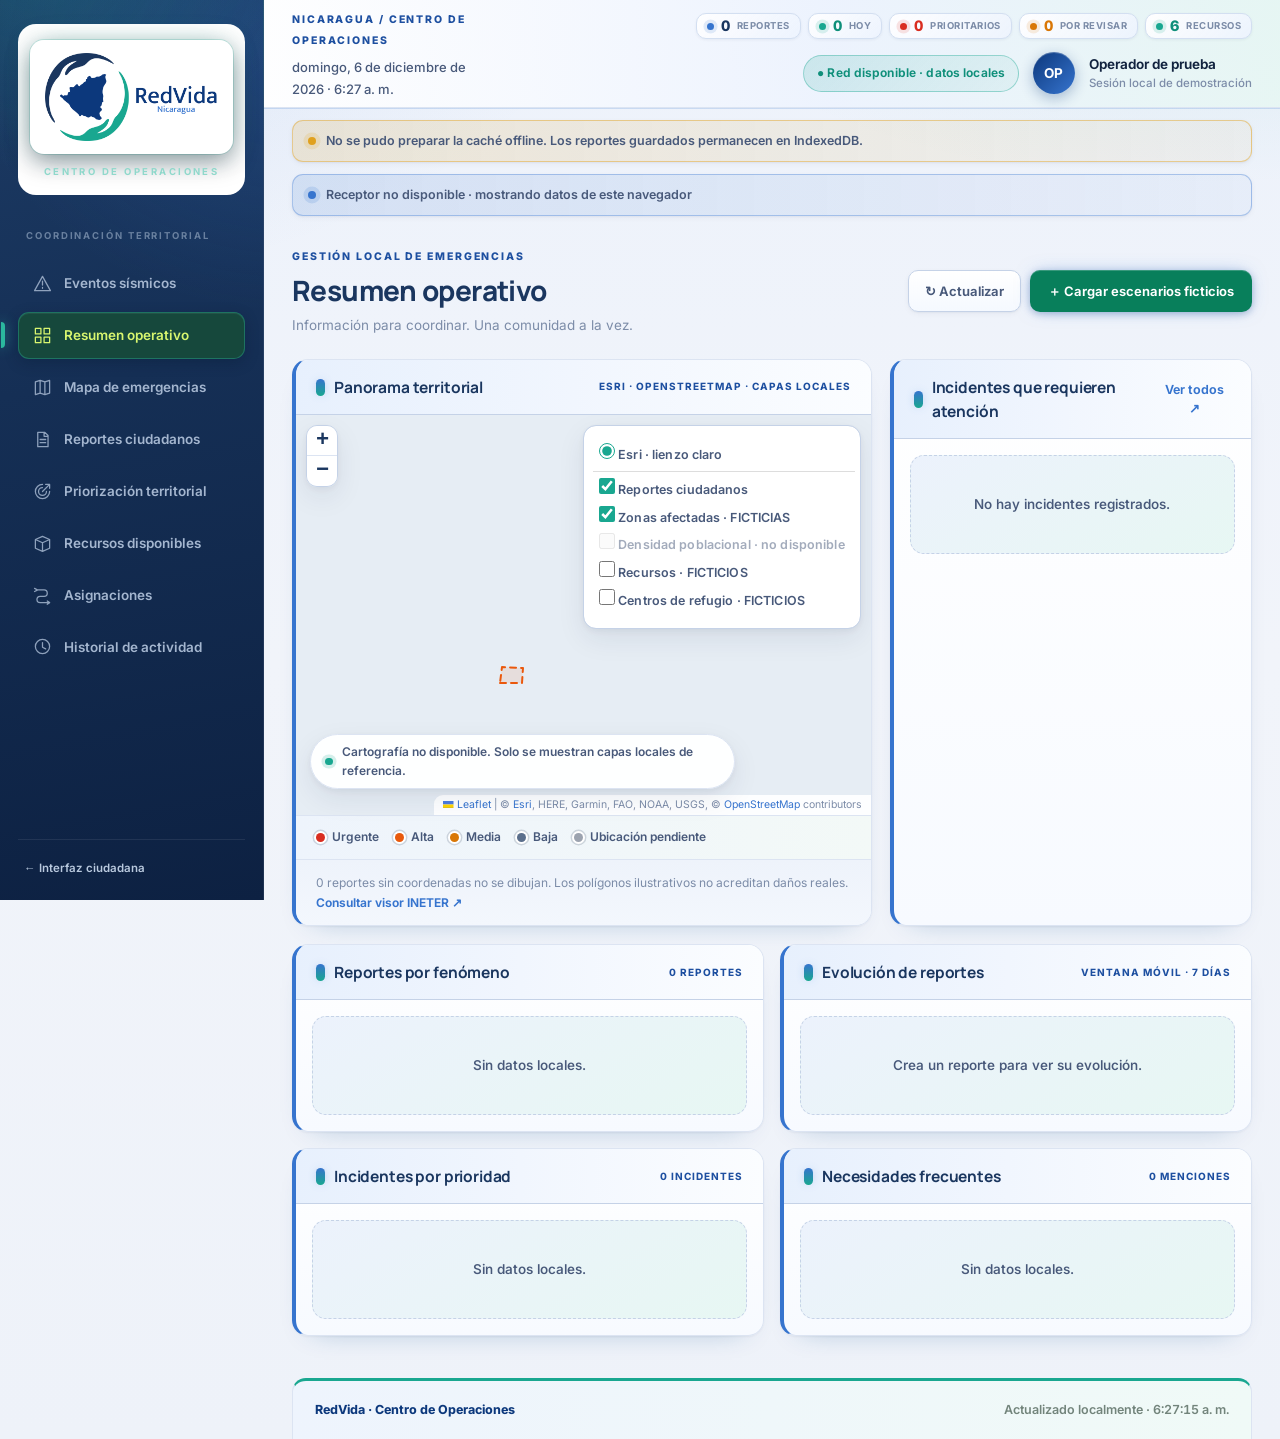
==== commit 3aa37da1: "fusionar administrador remasterizado con panel de alertas local" ====
--- a/sinapred.html
+++ b/sinapred.html
@@ -1 +1 @@
-<!doctype html><html lang="es"><head><meta charset="utf-8"><meta name="viewport" content="width=device-width,initial-scale=1"><meta name="theme-color" content="#1a365f"><title>RedVida | Centro de Operaciones</title><link rel="icon" type="image/png" href="assets/redvida-mark.png"><link rel="stylesheet" href="css/styles.css"><link rel="stylesheet" href="assets/vendor/leaflet.css"><link rel="stylesheet" href="css/sinapred.css"><script defer src="assets/vendor/leaflet.js"></script><script defer src="js/sync-config.js"></script><script defer src="js/storage.js"></script><script defer src="js/sync.js"></script><script defer src="js/map-config.js"></script><script defer src="js/sinapred.js"></script><script defer src="js/pwa.js"></script></head><body class="ops"><aside class="ops-sidebar"><a class="brand" href="sinapred.html"><span class="brand-plate"><img src="assets/Redvidanicaragua.png" alt="RedVida Nicaragua"></span><small>CENTRO DE OPERACIONES</small></a><div class="side-label">COORDINACIÓN TERRITORIAL</div><nav id="ops-nav" aria-label="Secciones operativas"></nav><div class="sidebar-end"><a href="index.html">← Interfaz ciudadana</a></div></aside><div class="ops-workspace"><header class="ops-header"><div><span class="eyebrow">NICARAGUA / CENTRO DE OPERACIONES</span><p id="today"></p></div><div class="header-right"><div id="header-stats" class="header-stats" aria-label="Indicadores rápidos"></div><div class="session"><span id="network" class="badge"></span><span class="avatar">OP</span><span>Operador de prueba<small>Sesión local de demostración</small></span></div></div></header><main id="ops-main" tabindex="-1"><p>Cargando registros locales…</p></main><footer><span class="foot-brand">RedVida · Centro de Operaciones</span><span id="updated">Esperando almacenamiento local</span></footer></div><dialog id="drawer" class="drawer"><div class="drawer-top"><span class="eyebrow">EXPEDIENTE OPERATIVO LOCAL</span><button class="icon-button" id="close-drawer" aria-label="Cerrar detalle">✕</button></div><div id="drawer-content"></div></dialog><dialog id="confirmation"><h2 id="confirm-title"></h2><p id="confirm-copy"></p><p id="confirm-error" class="error" role="alert"></p><div class="form-actions"><button class="secondary" id="cancel-action">Cancelar</button><button class="primary" id="confirm-action">Confirmar</button></div></dialog><div id="toast" role="status"></div></body></html>
+<!doctype html><html lang="es"><head><script src="js/local-entry.js?v=42"></script><meta charset="utf-8"><meta name="viewport" content="width=device-width,initial-scale=1"><meta name="theme-color" content="#1a365f"><title>RedVida | Centro de Operaciones</title><link rel="icon" type="image/png" href="assets/redvida-mark.png"><link rel="stylesheet" href="css/styles.css"><link rel="stylesheet" href="assets/vendor/leaflet.css"><link rel="stylesheet" href="css/sinapred.css"><script defer src="assets/vendor/leaflet.js"></script><script defer src="js/sync-config.js"></script><script defer src="js/storage.js"></script><script defer src="js/sync.js"></script><script defer src="js/map-config.js"></script><script defer src="js/alerta-core.js?v=42"></script><script defer src="js/alerta-admin.js?v=42"></script><script defer src="js/sinapred.js?v=42"></script><script defer src="js/pwa.js"></script><link rel="stylesheet" href="css/identidad.css"><link rel="stylesheet" href="css/alerta.css?v=42"></head><body class="ops"><aside class="ops-sidebar"><a class="brand" href="sinapred.html"><span class="brand-plate"><img src="assets/Redvidanicaragua.png" alt="RedVida Nicaragua"></span><small>CENTRO DE OPERACIONES</small></a><div class="side-label">COORDINACIÓN TERRITORIAL</div><nav id="ops-nav" aria-label="Secciones operativas"></nav><div class="sidebar-end"><a href="index.html">← Interfaz ciudadana</a></div></aside><div class="ops-workspace"><header class="ops-header"><div><span class="eyebrow">NICARAGUA / CENTRO DE OPERACIONES</span><p id="today"></p></div><div class="header-right"><div id="header-stats" class="header-stats" aria-label="Indicadores rápidos"></div><div class="session"><span id="network" class="badge"></span><span class="avatar">OP</span><span>Operador de prueba<small>Sesión local de demostración</small></span></div></div></header><div class="pwa-status" role="status" data-pwa-status>Preparando apertura sin conexión…</div><div class="pwa-status" data-receiver-status>Consultando receptor RedVida…</div><main id="ops-main" tabindex="-1"><p>Cargando registros locales…</p></main><footer><span class="foot-brand">RedVida · Centro de Operaciones</span><span id="updated">Esperando almacenamiento local</span></footer></div><dialog id="drawer" class="drawer"><div class="drawer-top"><span class="eyebrow">EXPEDIENTE OPERATIVO LOCAL</span><button class="icon-button" id="close-drawer" aria-label="Cerrar detalle">✕</button></div><div id="drawer-content"></div></dialog><dialog id="confirmation"><h2 id="confirm-title"></h2><p id="confirm-copy"></p><p id="confirm-error" class="error" role="alert"></p><div class="form-actions"><button class="secondary" id="cancel-action">Cancelar</button><button class="primary" id="confirm-action">Confirmar</button></div></dialog><div id="toast" role="status"></div></body></html>
--- a/css/identidad.css
+++ b/css/identidad.css
@@ -0,0 +1,10 @@
+/* Identidad compartida: el archivo original del logo es la única fuente de marca. */
+.brand{display:flex;flex-direction:column;justify-content:center;gap:12px;width:100%;letter-spacing:0}.brand img{width:100%;max-width:190px;height:auto;object-fit:contain}.brand-caption{font-size:9px!important;letter-spacing:1.4px!important;color:#61748d}.ops .ops-sidebar .brand{background:white;border-radius:18px;padding:16px 12px}.mobile-intro{position:relative;justify-content:center;padding:5px 0 18px;margin-bottom:16px}.mobile-brand{display:flex;justify-content:center;width:100%;padding:0 72px}.mobile-brand img{width:215px;max-width:100%;height:auto;mix-blend-mode:multiply}.install-button{position:absolute;right:0;bottom:-8px;font-size:14px;background:white;box-shadow:0 4px 16px #163b6d09}.install-button span{font-size:10px}.citizen-mobile{--green:#137e92;--dark:#15365e;--ink:#19375b;--muted:#667d93;--line:#dce5ef;background:radial-gradient(ellipse at 90% 0,#e6f5f6,transparent 40%),#f3f7fc;color:var(--ink)}.citizen-mobile .mobile-hero{background:radial-gradient(ellipse at 80% 10%,#2c648e55,transparent 55%),linear-gradient(135deg,#16385e,#0c223d);border:1px solid #31577a;border-radius:32px;box-shadow:0 20px 45px #14375e20;padding:34px;color:white}.citizen-mobile .hero-kicker{color:#9cddd4;letter-spacing:2px}.citizen-mobile .mobile-hero h1{color:white;font-weight:750;font-size:44px;letter-spacing:-1.9px}.citizen-mobile .mobile-hero h1 em{color:#66dfc7}.citizen-mobile .mobile-hero>p{color:#c0d1e3}.citizen-mobile .mobile-hero .privacy-line{color:#aac1d5}.community-radar{background:radial-gradient(circle,#ffffff18,#ffffff06 65%,#76d8cb15 66%);box-shadow:0 0 70px #51d4bf18;border:1px solid #88e0d124}.radar-grid{background:repeating-linear-gradient(0deg,transparent 0 25px,#91d8dd14 26px 27px),repeating-linear-gradient(90deg,transparent 0 25px,#91d8dd14 26px 27px)}.radar-orbit{border-color:#8cded14d}.radar-sweep{background:conic-gradient(transparent 290deg,#5be0c300 291deg,#5be0c35e 358deg,transparent);animation-duration:10s}.radar-core{inset:34%;background:white;box-shadow:0 0 0 9px #89e6d21a,0 0 0 20px #89e6d20c,0 8px 30px #00162c66;animation:beacon 4s ease-in-out infinite}.radar-core img{width:90%;border-radius:50%}.radar-dot{background:#9bffe8;border-color:#36bfa3;animation:signal 3s ease-in-out infinite}.dot-two{animation-delay:1s}.dot-three{animation-delay:2s}.radar-caption{color:#b6d8e3}.emergency-cta{background:linear-gradient(115deg,#fa615b,#e53f55);border:0;border-radius:18px;min-height:60px;box-shadow:0 8px 22px #e33f5433;transition:transform .22s,box-shadow .22s}.emergency-cta:hover{box-shadow:0 12px 30px #e33f5450;transform:translateY(-2px)}.citizen-mobile .primary{background:#164778}.citizen-mobile .secondary{background:#e9f3f7;color:#195277;border:1px solid #d7e7ee;border-radius:14px}.citizen-mobile .quick-card{border-radius:22px;border-color:#e0e8f1;box-shadow:0 6px 18px #1a3a6005;background:white;transition:transform .25s,box-shadow .25s}.quick-card:hover{box-shadow:0 12px 26px #163b6d15}.quick-card b{color:#19375b}.sync-card{border-color:#e0e8f1;box-shadow:0 6px 20px #163b6d05}.sync-symbol{background:#e2f5f1;color:#118d80}.mobile-history{background:linear-gradient(120deg,#e2eef9,#e2f3f0);border:1px solid #d6e6ee}.citizen-mobile .panel{border-color:#e0e8f1;box-shadow:0 14px 40px #163b6d08}.citizen-mobile .notice{background:#ebf2f9;border-color:#dbe6f0}.citizen-mobile .notice p{color:#60778f}.citizen-mobile .notice strong{color:#234d76}.citizen-mobile nav button.active{color:#164778}.citizen-mobile nav button.active::after{background:#17a997}.citizen-mobile header .badge{color:#56718a}.citizen-mobile .pwa-status{background:#e7eff6;color:#5b7289;border-radius:10px;padding:8px 12px;border:0}.report-heading{display:flex;align-items:center;gap:14px}.back-pill{border:1px solid #dbe6f0;background:white;border-radius:50%;width:42px;height:42px;color:#234d76;font-size:21px}.simple-report{max-width:750px;margin:24px auto}.simple-report input,.simple-report textarea{font-size:16px;border-radius:15px;background:#f8fafd;border-color:#d8e4ee;padding:16px}.simple-report label{font-size:13px;color:#345572}.incident-field{border:0;padding:0;margin:28px 0}.incident-field legend{font-size:13px;font-weight:650;margin-bottom:14px}.citizen-mobile .simple-report .choices{grid-template-columns:repeat(2,minmax(0,1fr));gap:10px}.citizen-mobile .simple-report .choice{position:relative;padding:17px;border:1px solid #dee8f1;border-radius:18px;min-height:110px;display:flex;flex-direction:column;align-items:flex-start;gap:12px;color:#395978;transition:background .2s,box-shadow .2s,border-color .2s}.citizen-mobile .simple-report .choice:last-child{grid-column:1/-1;flex-direction:row;align-items:center;min-height:72px}.simple-report .choice b{font-size:12px}.selection-check{position:absolute;right:12px;top:12px;background:#159e8f;color:white;width:19px;height:19px;border-radius:50%;text-align:center;font-size:12px;opacity:0;transform:scale(.3);transition:.2s}.choice.selected .selection-check{opacity:1;transform:scale(1)}.citizen-mobile .simple-report .choice.selected{background:#eaf8f5;border-color:#159e8f;box-shadow:0 0 0 2px #159e8f18}.location-card{border:1px solid #cde8e5;background:linear-gradient(135deg,#eef9f8,#f5fafc);padding:20px;border-radius:22px}.location-card h2{font-size:19px;margin:9px 0}.location-card p{font-size:12px;color:#658293;overflow-wrap:anywhere}.location-card .secondary{background:white;width:100%;padding:15px}.manual-reference{margin-top:17px}.optional-details{padding:18px;border-radius:18px;background:#f8fafd;margin-top:20px}.optional-details summary{font-size:13px;color:#335778;display:flex;justify-content:space-between}.optional-details small{font-weight:400;color:#8296a8}.optional-details label{margin-top:20px}.consent-note{font-size:11px;color:#71859a;line-height:1.7;margin:20px 2px}.submit-report{width:100%;margin-top:12px}.offline-reassurance{text-align:center;font-size:11px;color:#3c817c;margin-bottom:0}.citizen-mobile input:focus,.citizen-mobile textarea:focus{outline-color:#18a796}.citizen-mobile #app>section,.citizen-mobile #app>.section-head{animation:rise-in .5s cubic-bezier(.2,.7,.2,1) both}.citizen-mobile #app>section:nth-of-type(2){animation-delay:.06s}.citizen-mobile #app>section:nth-of-type(3){animation-delay:.12s}dialog[open]{animation:rise-in .25s ease-out}.citizen-mobile .success-mark{background:#d4f5eb;color:#148979}
+@keyframes beacon{50%{box-shadow:0 0 0 12px #89e6d220,0 0 0 28px #89e6d205,0 8px 30px #00162c66}}@keyframes signal{50%{opacity:.35;box-shadow:0 0 0 9px #49b87808}}@keyframes rise-in{from{opacity:0;transform:translateY(16px)}to{opacity:1;transform:translateY(0)}}
+@media(max-width:760px){.shell>aside .brand{display:none}.mobile-brand{padding:0 40px}.mobile-brand img{width:210px}.mobile-intro{padding-bottom:25px;margin-bottom:20px}.install-button{bottom:-7px;padding:7px 10px}.citizen-mobile .mobile-hero{padding:28px 20px 18px}.citizen-mobile .mobile-hero h1{font-size:34px;line-height:1.15}.community-radar{width:205px;height:205px;margin-top:22px}.citizen-mobile .mobile-hero>p{font-size:12px}.citizen-mobile .hero-kicker{font-size:8px;letter-spacing:1.2px}.citizen-mobile .shell>aside{border-radius:25px 25px 0 0;background:#ffffffed;box-shadow:0 -5px 35px #153d6510}.citizen-mobile .simple-report{padding:22px 17px;margin-top:20px}.location-card{padding:17px}.citizen-mobile .simple-report .choice{padding:15px 12px}.citizen-mobile .simple-report .choice b{font-size:12px}.citizen-mobile h1{letter-spacing:-1px}.citizen-mobile .sync-card h2{font-size:11px}.citizen-mobile .sync-card p{font-size:10px}.citizen-mobile .sync-card{padding:16px 12px}.citizen-mobile footer{padding-bottom:28px}.ops .ops-sidebar .brand img{max-width:160px}}
+@media(prefers-reduced-motion:reduce){*,*::before,*::after{animation:none!important;transition:none!important}}
+@media(max-width:760px){.mobile-brand img{width:165px}.mobile-intro{padding-top:0;padding-bottom:15px;margin-bottom:18px}.citizen-mobile .mobile-hero h1{font-size:30px;margin:15px 0 10px}.citizen-mobile .mobile-hero{padding-top:24px}.community-radar{width:154px;height:154px;margin-top:15px}.radar-caption{margin-top:12px}.citizen-mobile .emergency-cta{margin-top:18px}.citizen-mobile .mobile-hero .privacy-line{margin-top:9px}.citizen-mobile header{height:43px}.citizen-mobile main{padding-top:10px}.citizen-mobile .pwa-status{font-size:9px;padding:6px 10px}}
+.ops .ops-sidebar .brand img{width:100%;max-width:185px;height:auto}.ops .brand-caption{text-align:center;line-height:1.6}@media(max-width:900px){.ops .ops-sidebar .brand{padding:8px 3px;border-radius:10px}.ops .ops-sidebar .brand-caption{display:none}}
+
+@font-face{font-family:Manrope;src:url('../assets/fonts/manrope-latin.woff2') format('woff2');font-weight:200 800;font-display:swap}@font-face{font-family:Inter;src:url('../assets/fonts/inter-latin.woff2') format('woff2');font-weight:100 900;font-display:swap}
+.ops{font-family:Inter,'Segoe UI',sans-serif}.ops h1,.ops h2,.ops h3{font-family:Manrope,Inter,sans-serif}.ops .primary{background:#087f5b}.ops .ops-sidebar nav button.active{background:#16483c;color:#d9f66f}
--- a/css/alerta.css
+++ b/css/alerta.css
@@ -0,0 +1,11 @@
+.simulation-label{display:inline-block;background:#fff1d9;border:1px solid #edcd84;border-radius:6px;color:#7a5415;font:700 9px Inter,'Segoe UI',sans-serif;letter-spacing:.8px;padding:6px 9px;line-height:1.5}.alerta-warning{background:#fff5df;border:1px solid #ead6a7;color:#765622;border-radius:13px;padding:16px;line-height:1.8;font-size:12px}.alerta-help{font-size:11px;color:#6a7e78;line-height:1.8}.simulation-config{display:grid;grid-template-columns:repeat(4,minmax(0,1fr));gap:15px;padding:20px;border:1px solid #dbe5df;border-radius:16px;background:white;margin:20px 0}.simulation-config>label:last-of-type{grid-column:span 2}.simulation-config label{font-size:11px}.simulation-buttons{grid-column:1/-1;display:flex;gap:10px;flex-wrap:wrap}.simulation-layout{display:grid;grid-template-columns:1fr 1fr;gap:23px;align-items:start}#seismic-demo-map{height:330px;border-radius:17px;background-color:#e7eee8;background-image:linear-gradient(#c6d6cb80 1px,transparent 1px),linear-gradient(90deg,#c6d6cb80 1px,transparent 1px);background-size:30px 30px;border:1px solid #cfdbd2}#signal-list{font-size:10px;margin:20px 0}#signal-list table{font-size:10px}.event-select{display:flex;gap:12px;align-items:end;margin-bottom:18px}.event-select label{flex:1;font-size:11px}.event-select select{font-size:12px}.demo-event-card{background:white;border:1px solid #dbe5df;border-radius:18px;padding:22px}.demo-event-card h2{font-size:23px;line-height:1.4}.demo-event-card p{font-size:11px;line-height:1.8;overflow-wrap:anywhere}.demo-event-card .form-actions{flex-wrap:wrap;justify-content:flex-start;gap:10px}.demo-event-card button{font-size:11px;min-height:44px}.event-history{padding-left:20px}.event-history li{margin-bottom:14px;font-size:10px}.event-history time,.event-history b,.event-history span{display:block;line-height:1.7}.event-history time{color:#869488}.event-history b{color:#326548}#alerta-server{font-size:11px;color:#5d7a6e}#alerta-action-status{color:#98601b;font-size:12px;min-height:25px}.coordination-kpis{display:grid;grid-template-columns:repeat(4,1fr);gap:12px}.coordination-kpis>div{border:1px solid #dae5df;background:white;padding:17px;border-radius:14px;font-size:10px;color:#5c776b}.coordination-kpis b{font:750 28px Manrope,sans-serif;color:#154c38;display:block;margin-bottom:7px}#demo-coordination,#demo-recipients{border-top:1px solid #dae5df;margin-top:27px;padding-top:20px}#demo-coordination>p,#demo-recipients>p{font-size:12px;color:#647a6c}#event-priority-form,#link-demo-report{display:flex;align-items:end;gap:15px;flex-wrap:wrap;background:white;border:1px solid #dce6df;border-radius:15px;padding:19px;margin:20px 0}#event-priority-form label:nth-child(2),#link-demo-report label{flex:1;min-width:200px}#link-demo-report .alerta-help{flex-basis:100%;margin:0}.linked-reports{display:grid;grid-template-columns:1fr 1fr;gap:15px}.linked-reports article{background:#eaf2e8;border:1px solid #dce6d8;padding:17px;border-radius:14px;font-size:11px;overflow-wrap:anywhere}#demo-recipients table{font-size:11px}.synthetic-signal{animation:synthetic-pulse 1s ease-out 1}@keyframes synthetic-pulse{from{opacity:.3;stroke-width:8}to{opacity:1;stroke-width:3}}
+.alerta-preferences{border:1px solid #d9e4da;border-radius:18px;background:#edf4e9;padding:23px;margin:25px 0;display:flex;align-items:center;gap:12px;flex-wrap:wrap}.alerta-preferences>div{flex:1;min-width:200px}.alerta-preferences b{display:flex;align-items:center;gap:10px;font:750 17px Manrope,sans-serif}.alerta-preferences p{font-size:10px;color:#667b69;line-height:1.8}.alerta-preferences>.secondary{font-size:11px}.alerta-preferences #alerta-permission{flex-basis:100%;margin:0}#citizen-alert-banner{display:flex;align-items:center;gap:10px;flex-wrap:wrap;border:1px solid #ffb547;background:#fff2d4;padding:20px;border-radius:16px;margin:20px 0}#citizen-alert-banner[hidden]{display:none}#citizen-alert-banner strong{font-size:14px;color:#74401a}#citizen-alert-banner>span:not(.simulation-label){font-size:11px;color:#896a39}#citizen-alert-banner button{margin-left:auto;font-size:11px}#alerta-citizen-detail .summary{font-size:12px}#alerta-citizen-detail h2{font-size:27px;line-height:1.3}#alerta-citizen-detail p{font-size:12px;line-height:1.8}#alerta-citizen-detail .primary{width:100%;margin-top:15px}
+@media(max-width:1000px){.simulation-layout{grid-template-columns:1fr}.simulation-config{grid-template-columns:1fr 1fr}.coordination-kpis{grid-template-columns:1fr 1fr}.simulation-config>label:last-of-type{grid-column:1/-1}}@media(max-width:620px){.simulation-config{padding:15px;gap:12px}.simulation-buttons button{flex:1;font-size:10px}.simulation-config input{font-size:16px}.linked-reports{grid-template-columns:1fr}.demo-event-card{padding:17px}.demo-event-card h2{font-size:21px}#event-priority-form,#link-demo-report{padding:15px}#event-priority-form button,#link-demo-report button{width:100%}#seismic-demo-map{height:280px}.alerta-preferences{padding:19px 16px;gap:10px}.alerta-preferences>.secondary{width:100%;font-size:11px}.alerta-preferences b{font-size:17px}.alerta-preferences .text-button{font-size:10px}#citizen-alert-banner{padding:17px}#citizen-alert-banner button{width:100%;margin:0}#citizen-alert-banner strong{font-size:14px}#alerta-citizen-detail .summary{grid-template-columns:90px 1fr;font-size:11px}}
+@media(prefers-reduced-motion:reduce){.synthetic-signal{animation:none}}
+/* Emergency composition: red danger / clear event data / safety and action. */
+#alerta-citizen-detail{box-sizing:border-box;position:fixed;inset:0;margin:0;width:100%;height:100%;height:100dvh;max-width:none;max-height:none;border:0;border-radius:0;padding:0;background:#f7f8fa;color:#171a20;overflow:auto;text-align:left;font-family:Inter,'Segoe UI',sans-serif;z-index:10000;transition:opacity .16s,transform .16s}#alerta-citizen-detail::backdrop{background:#171a2066}#alerta-citizen-detail.seismic-exit{opacity:0;transform:translateY(8px)}#alerta-citizen-body{max-width:720px;margin:auto}#alerta-citizen-detail *{box-sizing:border-box}#alerta-citizen-detail svg{width:21px;height:21px;flex:none}#alerta-citizen-detail button{display:flex;justify-content:center;align-items:center;gap:9px;min-height:46px;padding:12px 15px;border-radius:11px;font:750 12px/1.4 Inter,sans-serif;cursor:pointer;letter-spacing:0;max-width:100%;white-space:normal;transition:background .15s,transform .15s}#alerta-citizen-detail button:active{transform:translateY(1px)}#alerta-citizen-detail button:focus-visible,#alerta-citizen-detail summary:focus-visible,#alerta-citizen-detail input:focus-visible,#alerta-citizen-detail select:focus-visible,#alerta-citizen-detail textarea:focus-visible{outline:3px solid #2c65a6;outline-offset:3px}#alerta-citizen-detail button:disabled{opacity:.65;cursor:default}#alerta-citizen-detail h2,#alerta-citizen-detail h3{font-family:Manrope,Inter,sans-serif;color:#171a20}#alerta-citizen-detail p{font-size:14px;line-height:1.55;color:#626b78;margin:0}#alerta-citizen-detail .seismic-danger-zone{background:#e52335;color:#fff;padding:max(17px,env(safe-area-inset-top)) max(20px,env(safe-area-inset-right)) 20px max(20px,env(safe-area-inset-left));text-align:center;border-radius:0 0 25px 25px;overflow:hidden}.seismic-topline{display:flex;align-items:center;justify-content:space-between;gap:10px;position:relative;z-index:1}.seismic-topline>span{font-size:10px;font-weight:800;letter-spacing:.6px;display:flex;align-items:center;gap:6px}.seismic-beacon{width:7px;height:7px;border-radius:50%;background:#fff;display:inline-block;box-shadow:0 0 0 3px #ffffff25}.seismic-demo{font:800 9px/1.5 Inter,sans-serif;color:#fff;border:1px solid #ffffff80;border-radius:5px;padding:4px 7px;letter-spacing:.5px}.seismic-danger{position:relative;width:126px;height:126px;display:grid;place-items:center;margin:10px auto 7px}.seismic-danger>div{position:relative;z-index:1;color:#fff;display:grid;place-items:center;width:126px;height:126px}#alerta-citizen-detail .seismic-danger svg{width:116px;height:116px;stroke-width:1.5;filter:drop-shadow(0 3px 0 #b8172b80)}.seismic-danger i{position:absolute;inset:3px;border:1px solid #ffffff35;border-radius:50%}.seismic-danger i:nth-child(2){inset:-5px;border-color:#ffffff18}#alerta-citizen-detail .seismic-danger-zone h2{font-size:28px;font-weight:850;letter-spacing:-.6px;line-height:1.12;color:#fff;margin:0}.seismic-information{padding:18px 22px 0;background:#fff}.seismic-facts{display:flex;align-items:center;gap:21px;min-width:0}.seismic-magnitude{flex:0 0 90px;border-right:1px solid #e3e5e9;padding-right:18px}.seismic-magnitude>span{font:750 9px/1.5 Inter,sans-serif;color:#626b78;letter-spacing:1px;display:block}.seismic-magnitude strong{font:850 51px/1.15 Manrope,Inter,sans-serif;color:#b8172b;letter-spacing:-2px;display:block;margin-top:2px}.seismic-rows{flex:1;min-width:0;margin:0;display:grid;gap:7px}.seismic-rows>div{display:grid;grid-template-columns:58px minmax(0,1fr);gap:8px;align-items:baseline}.seismic-rows dt{font-size:11px;color:#626b78;line-height:1.4}.seismic-rows dd{margin:0;font-size:12px;line-height:1.4;color:#171a20;font-weight:650;overflow-wrap:anywhere}.seismic-id-row{display:flex;align-items:center;flex-wrap:wrap;gap:8px;border-bottom:1px solid #e5e7eb;padding:7px 0;margin-top:6px;min-height:35px}.seismic-id-row details{flex:1;min-width:0}.seismic-id-row summary{font-size:11px;color:#626b78;cursor:pointer;padding:6px 0}.seismic-id-row code{display:block;font:11px/1.5 Inter,sans-serif;overflow-wrap:anywhere;margin-bottom:8px}#alerta-citizen-detail #copy-seismic-id{font-size:11px;color:#b8172b;background:none;border:0;min-height:32px;padding:6px 0 6px 10px}.seismic-id-row>span{font-size:11px;color:#626b78;flex-basis:100%}.seismic-id-row>span:empty{display:none}.seismic-protection{padding:16px 22px 14px;background:#fff}#alerta-citizen-detail .seismic-protection h3{display:flex;align-items:center;gap:8px;font-size:17px;font-weight:850;letter-spacing:-.3px;margin:0 0 9px}#alerta-citizen-detail .seismic-protection h3 svg{color:#b8172b}#alerta-citizen-detail .seismic-protection p{font-size:13px;color:#3e4651;line-height:1.5}#alerta-citizen-detail .seismic-protection .seismic-after{margin-top:8px;color:#626b78;font-size:12px}.seismic-actions{padding:4px 22px 0;background:#fff;display:grid;gap:10px}.seismic-report-button{background:#e52335;border:1px solid #e52335;color:#fff;width:100%;min-height:54px!important;box-shadow:none}#alerta-citizen-detail .seismic-report-button:hover{background:#b8172b;border-color:#b8172b}.seismic-report-button svg{width:20px!important;height:20px!important}.seismic-safety-button{background:#fff;border:1px solid #cbd0d8;color:#171a20;width:100%}.seismic-safety-button:hover{background:#f1f3f6}#alerta-citizen-detail .seismic-recipient{font-size:10px;text-align:center;line-height:1.5;color:#626b78;margin:-3px 0 0}.seismic-sound-stop{background:transparent;border:0;color:#626b78;font-size:11px!important;padding:5px!important;min-height:32px!important}#alerta-citizen-detail .seismic-disclaimer{font-size:11px;line-height:1.5;text-align:center;padding:10px 22px;background:#fff;color:#626b78}#alerta-citizen-detail #close-demo-alert{margin:0 auto;width:100%;max-width:720px;background:#f7f8fa;border:0;border-radius:0;color:#626b78;box-shadow:none;padding:14px 20px max(14px,env(safe-area-inset-bottom));font-size:12px;min-height:48px}.seismic-header{display:flex;gap:12px;align-items:center;padding:max(16px,env(safe-area-inset-top)) 22px 16px;background:#e52335;color:#fff}.seismic-header img{width:77px;height:40px;object-fit:contain;background:#fff;border-radius:7px;padding:4px}.seismic-header>div{flex:1;display:grid;gap:4px}.seismic-header>div>span{font-size:11px;font-weight:800;letter-spacing:.8px}.seismic-header time{font-size:11px}.seismic-subview{padding:18px 22px 22px;background:#fff;min-height:65vh}.seismic-back{color:#626b78;background:none;border:0;justify-content:flex-start!important;padding:5px 0!important;margin-bottom:12px}.seismic-eyebrow{color:#b8172b;font-size:10px;font-weight:800;letter-spacing:1px}#alerta-citizen-detail .seismic-subview h2{font-size:28px;letter-spacing:-.7px;margin:10px 0}#alerta-citizen-detail .seismic-subtitle{font-size:14px;margin-bottom:18px}.seismic-safety-stages{display:grid;gap:0;margin:18px 0}.seismic-safety-stages article{display:flex;gap:14px;border-bottom:1px solid #e6e8ec;padding:18px 0}.seismic-safety-stages article>span{font:800 14px Manrope,sans-serif;color:#b8172b;padding-top:3px}.seismic-safety-stages h3{font-size:16px;display:flex;align-items:center;gap:8px;margin:0 0 8px}.seismic-safety-stages h3 svg{color:#b8172b}.seismic-safety-stages p{font-size:14px!important}.seismic-form-grid{display:grid;grid-template-columns:1fr 1fr;gap:14px}#seismic-compact-form{display:grid;gap:16px}#seismic-compact-form label{display:grid;gap:7px;font-size:13px;color:#171a20;font-weight:650;min-width:0}#seismic-compact-form small{font-size:11px;color:#626b78;font-weight:400}#seismic-compact-form input:not([type=checkbox]),#seismic-compact-form textarea,#seismic-compact-form select{width:100%;min-width:0;max-width:100%;border:1px solid #bfc6d0;border-radius:9px;padding:12px;background:#fff;color:#171a20;font:400 16px Inter,sans-serif;color-scheme:light}#seismic-compact-form fieldset{margin:0;border:1px solid #d5dae2;border-radius:10px;padding:14px}#seismic-compact-form legend{font-size:13px;padding:0 5px;color:#171a20}.seismic-need-options{display:flex;flex-wrap:wrap;gap:14px}#seismic-compact-form .seismic-need-options label{display:flex;align-items:center;gap:7px;font-size:12px}#seismic-compact-form input[type=checkbox]{width:19px;height:19px;accent-color:#b8172b}#seismic-compact-form .seismic-report-notice{background:#f7f8fa;border-left:3px solid #b8172b;padding:12px;font-size:12px;color:#4b5360;line-height:1.6}#alerta-citizen-detail #seismic-report-status{font-size:13px;padding:12px;background:#f1f3f6;color:#171a20;overflow-wrap:anywhere}#seismic-report-status:empty{display:none}#alerta-citizen-detail #seismic-report-id{font-size:11px;overflow-wrap:anywhere}
+.seismic-enter .seismic-danger>div{animation:emergency-enter .28s ease-out,emergency-pulse 1.2s .28s ease-in-out 2}.seismic-enter .seismic-danger i{animation:emergency-halo 1.5s .15s ease-out 2}.seismic-enter .seismic-danger i:nth-child(2){animation-delay:.55s}.seismic-enter .seismic-beacon{animation:emergency-beacon 1.3s ease-in-out 2}.seismic-enter .seismic-information{animation:emergency-data .3s ease-out}@keyframes emergency-enter{from{opacity:0;transform:scale(.8)}to{opacity:1;transform:scale(1)}}@keyframes emergency-pulse{50%{transform:scale(1.035);filter:drop-shadow(0 0 12px #b8172b)}}@keyframes emergency-halo{from{opacity:.7;transform:scale(.9)}to{opacity:0;transform:scale(1.23)}}@keyframes emergency-beacon{50%{box-shadow:0 0 0 6px #ffffff18}}@keyframes emergency-data{from{opacity:.5;transform:translateY(5px)}to{opacity:1;transform:none}}
+@media(min-width:760px){#alerta-citizen-detail{padding:24px}#alerta-citizen-body{background:#fff;border-radius:20px 20px 0 0;overflow:hidden}#alerta-citizen-detail .seismic-danger-zone{border-radius:20px 20px 0 0;padding-top:22px;padding-bottom:24px}.seismic-danger{margin:10px auto}.seismic-information{padding:23px 34px 0}.seismic-magnitude{flex-basis:130px}.seismic-magnitude strong{font-size:58px}.seismic-rows dd{font-size:14px}.seismic-rows dt{font-size:12px}.seismic-protection{padding:20px 34px}.seismic-actions{padding:0 34px}#alerta-citizen-detail #close-demo-alert{max-width:720px;border-radius:0 0 20px 20px}.seismic-subview{padding:24px 34px}}@media(max-width:340px){#alerta-citizen-detail .seismic-danger-zone{padding-left:16px;padding-right:16px}.seismic-topline>span{font-size:9px;letter-spacing:.1px}.seismic-demo{font-size:8px}.seismic-information{padding:15px 16px 0}.seismic-facts{gap:14px}.seismic-magnitude{flex-basis:80px;padding-right:12px}.seismic-rows>div{grid-template-columns:50px minmax(0,1fr);gap:6px}.seismic-protection{padding:14px 16px}.seismic-actions{padding-left:16px;padding-right:16px}#alerta-citizen-detail .seismic-report-button{font-size:11px}.seismic-subview{padding:16px}.seismic-form-grid{gap:10px}}
+@media(prefers-reduced-motion:reduce){#alerta-citizen-detail,#alerta-citizen-detail *{animation:none!important;transition:none!important;scroll-behavior:auto!important}}
+/* Isolate the emergency overlay from global header, details and dialog rules. */
+#alerta-citizen-detail{box-shadow:none;backdrop-filter:none;filter:none}#alerta-citizen-detail .seismic-danger-zone{display:block;height:auto;min-height:0;max-height:none;border:0;gap:0;position:relative;box-shadow:none}#alerta-citizen-detail .seismic-header{height:auto;border:0;position:relative;box-shadow:none}#alerta-citizen-detail .seismic-id-row details{margin:0;padding:0;border:0;border-radius:0;background:transparent;box-shadow:none}#alerta-citizen-detail .seismic-id-row summary{min-height:0;margin:0;background:transparent;box-shadow:none;border:0;border-radius:0;font-weight:400}#alerta-citizen-detail .seismic-protection,#alerta-citizen-detail .seismic-information,#alerta-citizen-detail .seismic-actions{box-shadow:none;filter:none;backdrop-filter:none}#alerta-citizen-detail .seismic-danger-zone h2{width:auto;max-width:none;word-break:normal}#alerta-citizen-detail button{box-shadow:none}#alerta-citizen-detail #close-demo-alert{border-top:0;outline-offset:-4px}
